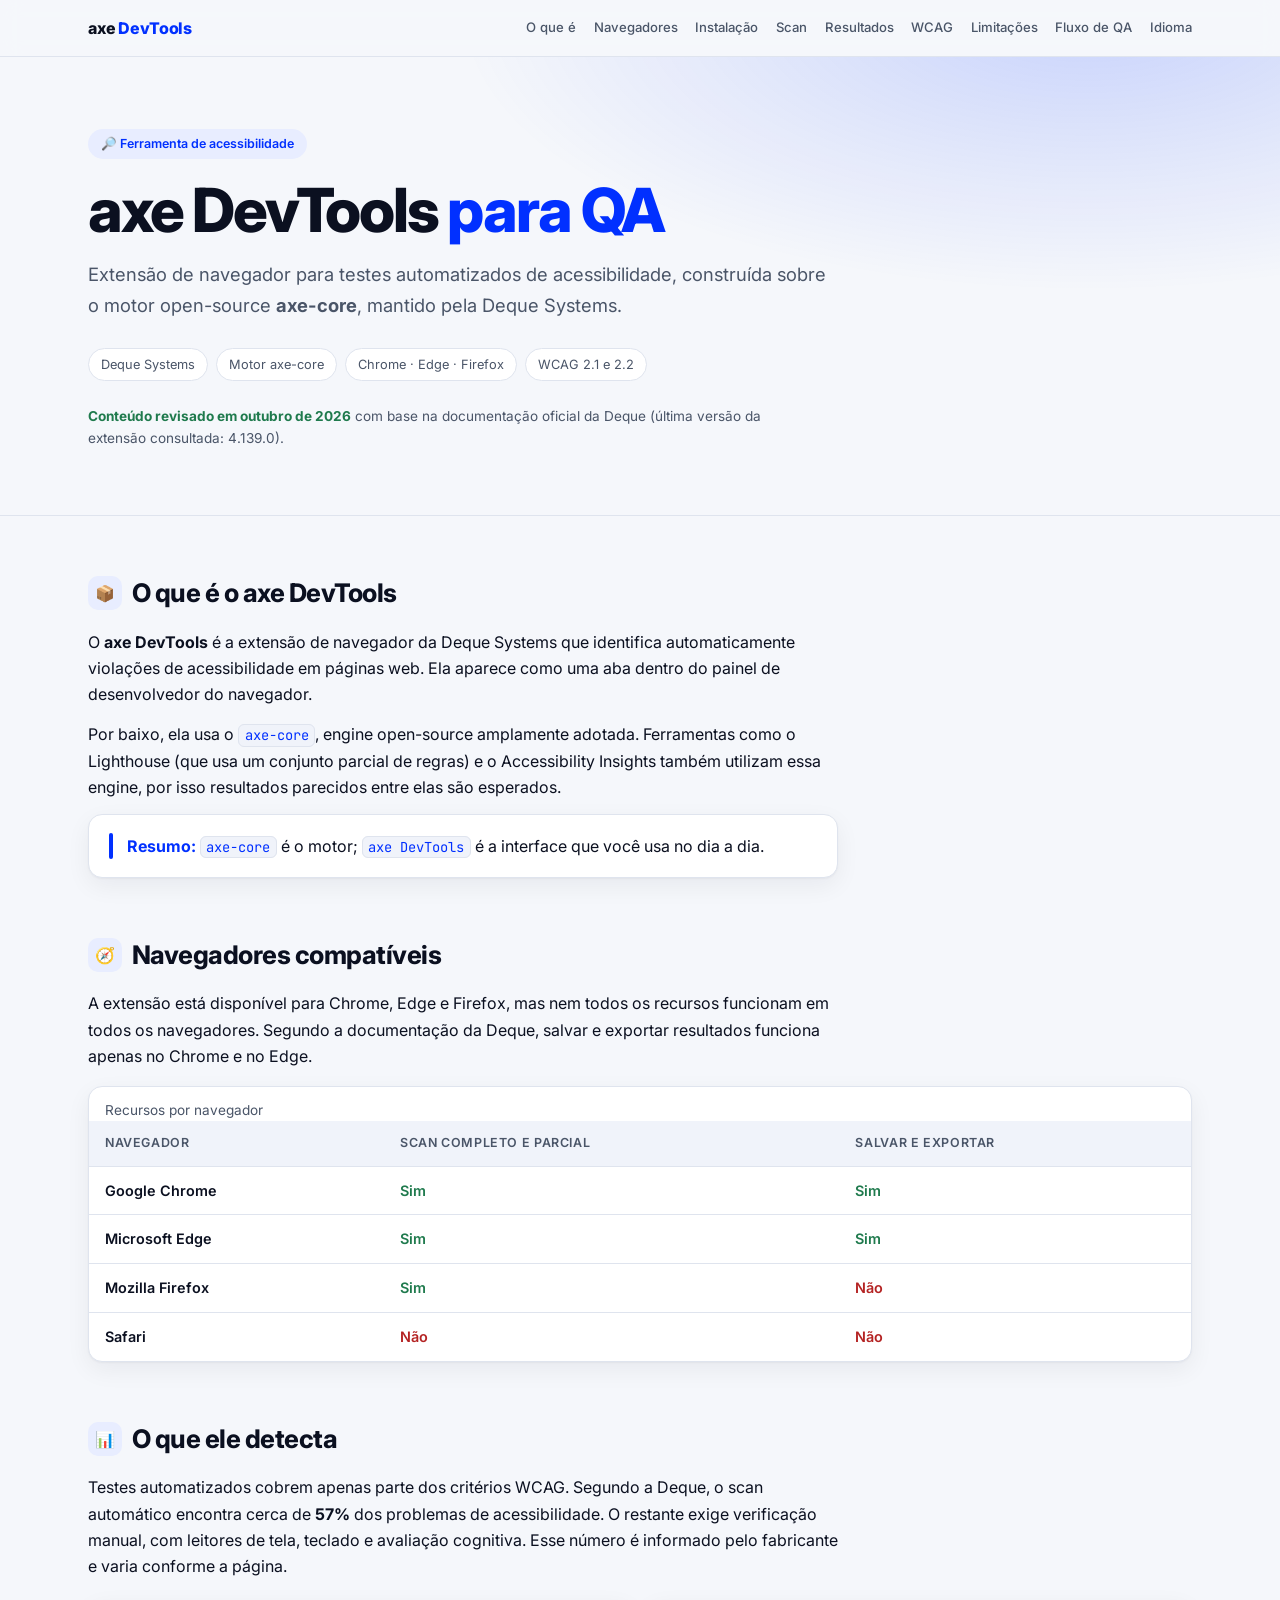
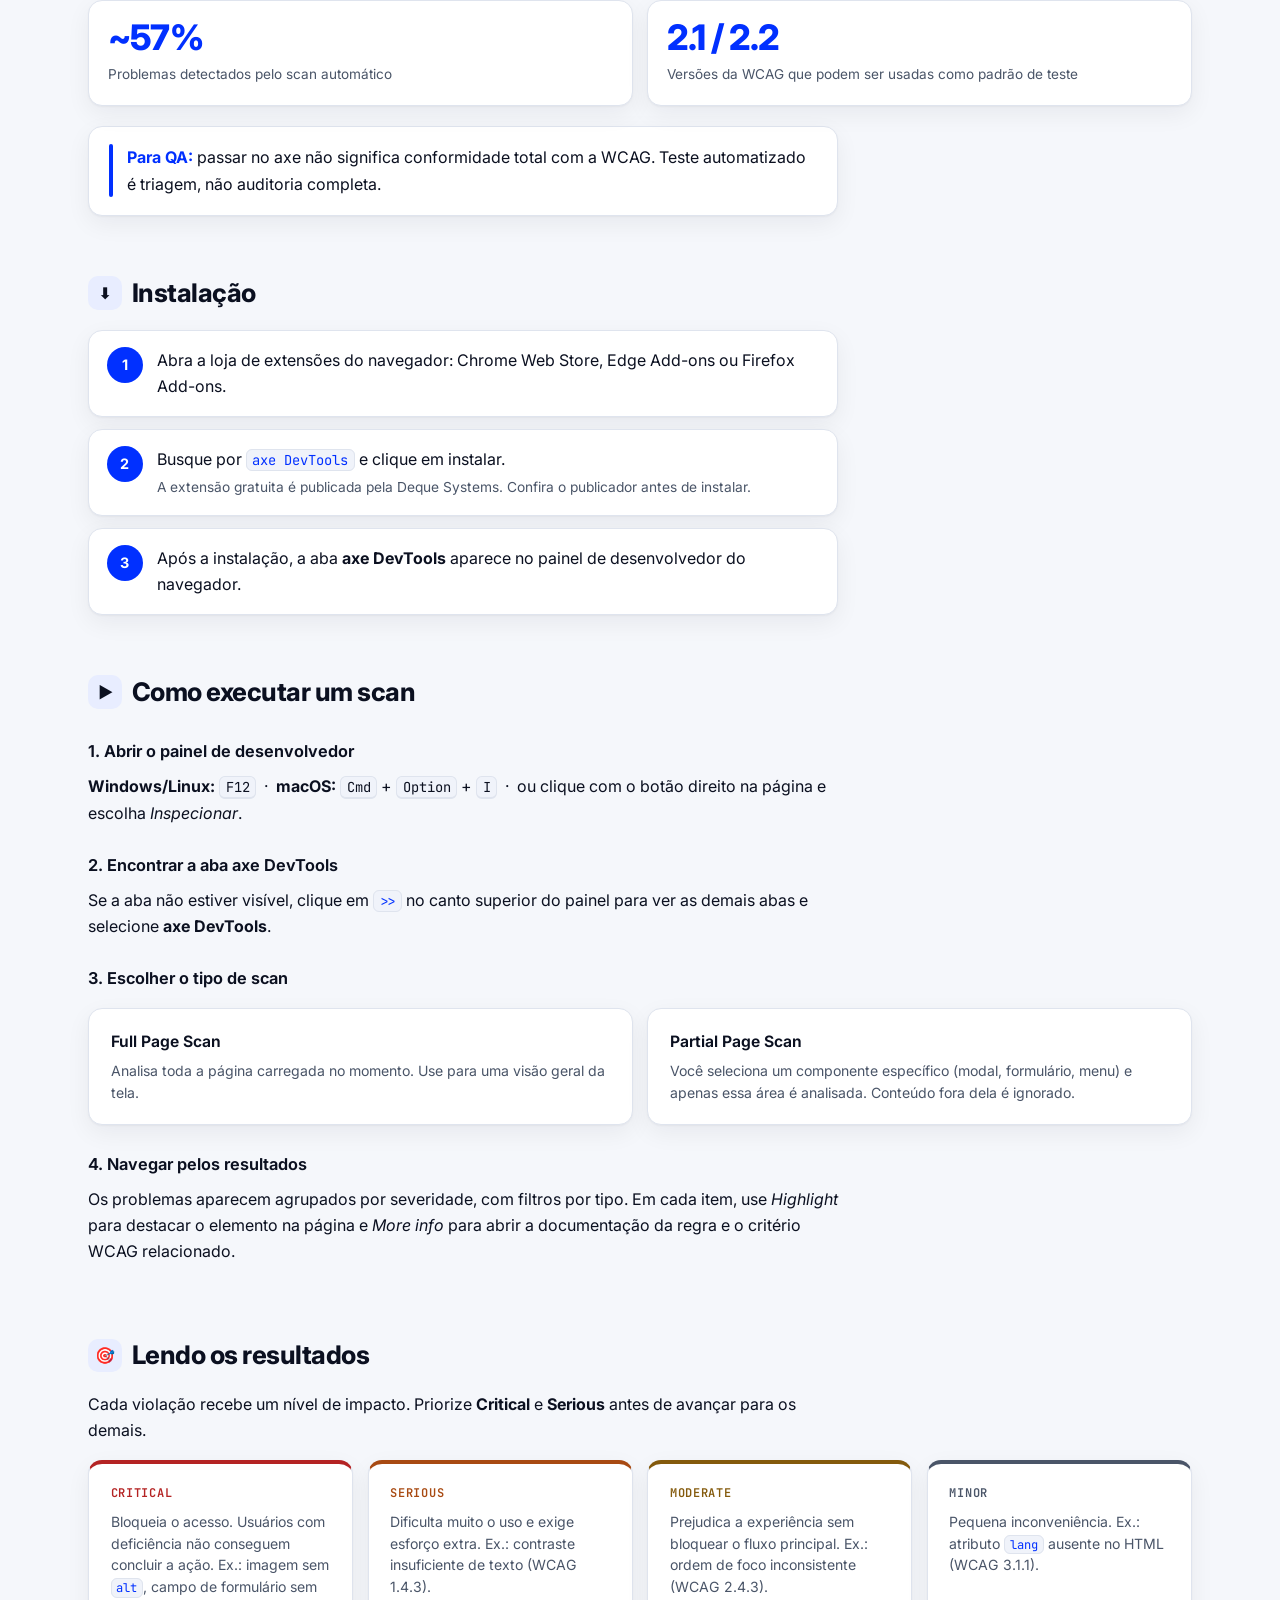
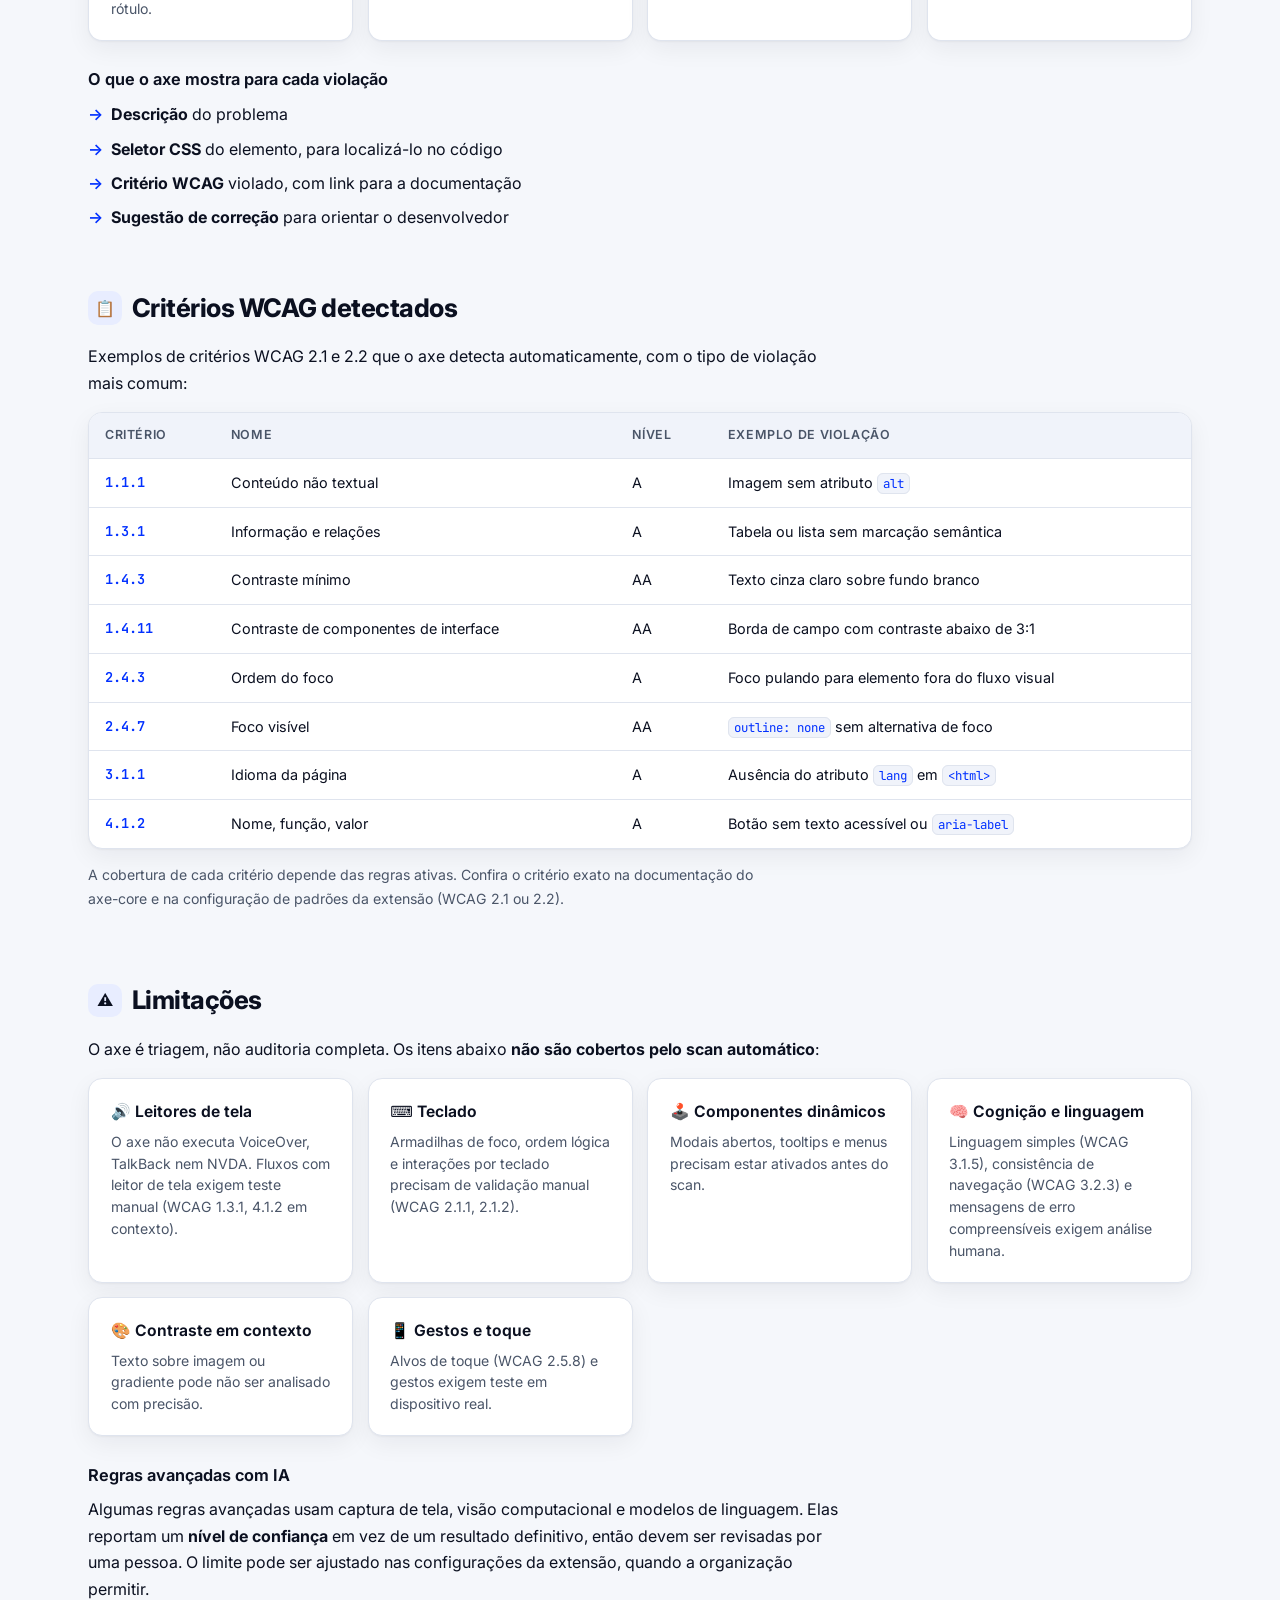
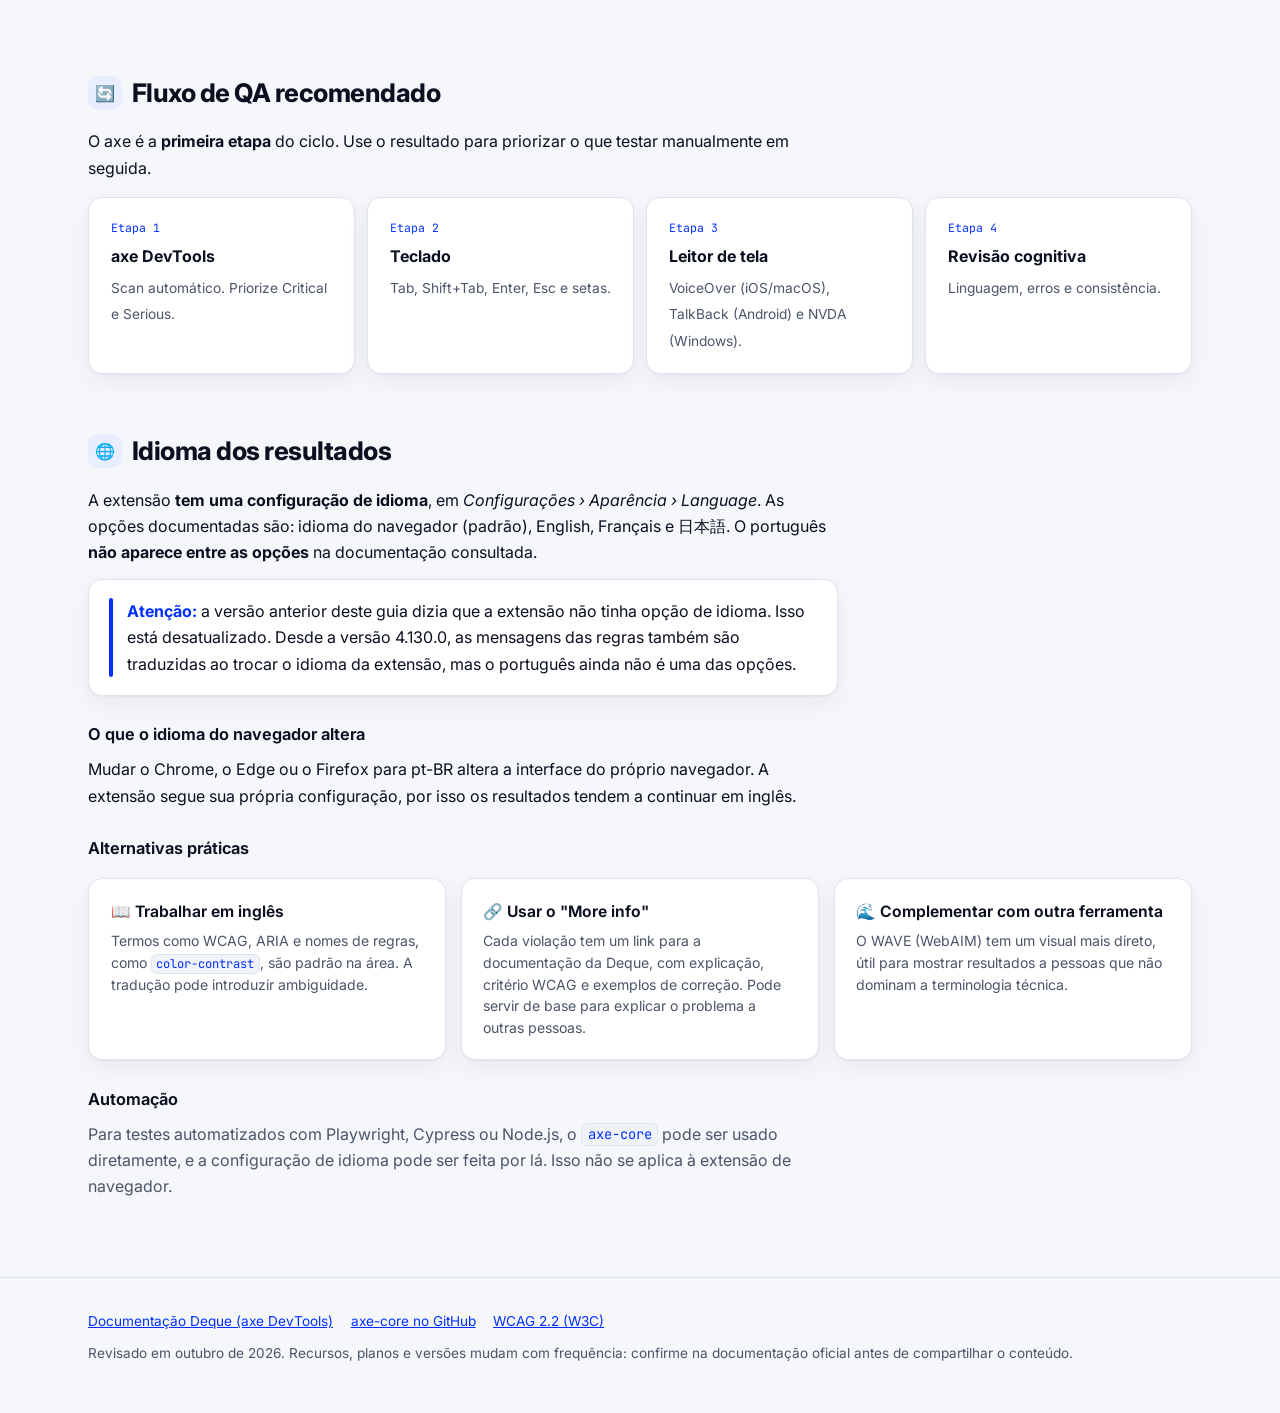
==== axe-devtools.html @ fe0216be "Rename axe DevTools — Guia para QA de Acessibilidade.html to axe-devtools.html" ====
<!DOCTYPE html>
<html lang="pt-BR">
<head>
  <meta charset="UTF-8" />
  <meta name="viewport" content="width=device-width, initial-scale=1, viewport-fit=cover" />
  <title>axe DevTools — Guia para QA de Acessibilidade</title>
  <link rel="preconnect" href="https://fonts.googleapis.com" />
  <link rel="preconnect" href="https://fonts.gstatic.com" crossorigin />
  <link href="https://fonts.googleapis.com/css2?family=Inter:wght@400;500;600;700;800&family=JetBrains+Mono:wght@400;500&display=swap" rel="stylesheet" />
  <style>
    :root {
      --brand: #0130FF;
      --brand-soft: #e8edff;
      --bg: #f5f7fb;
      --surface: #ffffff;
      --surface-2: #f0f3fa;
      --text: #0b1020;
      --muted: #4a5568;
      --border: #dfe4ee;
      --critical: #b42323;
      --serious: #a84a12;
      --moderate: #845a0c;
      --minor: #4a5568;
      --ok: #1f7a4d;
      --no: #b42323;
      --shadow: 0 1px 2px rgba(11,16,32,.04), 0 8px 24px rgba(11,16,32,.06);
      --radius: 14px;
      --sans: 'Inter', system-ui, -apple-system, 'Segoe UI', Roboto, sans-serif;
      --mono: 'JetBrains Mono', ui-monospace, SFMono-Regular, Menlo, monospace;
      color-scheme: light;
    }
    @media (prefers-color-scheme: dark) {
      :root:not([data-theme="light"]) {
        --brand: #7b97ff;
        --brand-soft: #1a2448;
        --bg: #0a0f1f;
        --surface: #131a2e;
        --surface-2: #19223a;
        --text: #e8ecf7;
        --muted: #a3adc2;
        --border: #26304a;
        --critical: #fc8181;
        --serious: #f6ad55;
        --moderate: #ecc94b;
        --minor: #a0aec0;
        --ok: #68d391;
        --no: #fc8181;
        --shadow: 0 1px 2px rgba(0,0,0,.4), 0 8px 24px rgba(0,0,0,.3);
        color-scheme: dark;
      }
    }
    :root[data-theme="dark"] {
      --brand: #7b97ff; --brand-soft: #1a2448; --bg: #0a0f1f; --surface: #131a2e; --surface-2: #19223a;
      --text: #e8ecf7; --muted: #a3adc2; --border: #26304a;
      --critical: #fc8181; --serious: #f6ad55; --moderate: #ecc94b; --minor: #a0aec0; --ok: #68d391; --no: #fc8181;
      color-scheme: dark;
    }

    *, *::before, *::after { box-sizing: border-box; margin: 0; padding: 0; }
    :root { padding-top: env(safe-area-inset-top, 0px); padding-bottom: env(safe-area-inset-bottom, 0px); }
    html { scroll-behavior: smooth; scroll-padding-top: 5rem; }
    body {
      font-family: var(--sans);
      background: var(--bg);
      color: var(--text);
      line-height: 1.65;
      font-size: 16px;
      -webkit-font-smoothing: antialiased;
    }
    a { color: var(--brand); }

    .skip-link {
      position: absolute; top: -100%; left: 1rem;
      background: var(--brand); color: #fff;
      padding: .5rem 1rem; border-radius: 8px; font-weight: 600; text-decoration: none; z-index: 999;
    }
    .skip-link:focus { top: 1rem; }

    .wrap { width: 100%; max-width: 1200px; margin: 0 auto; padding: 0 clamp(1rem, 4vw, 3rem); }

    /* ── Top bar ── */
    .topbar {
      position: sticky; top: env(safe-area-inset-top, 0px); z-index: 50;
      background: color-mix(in srgb, var(--bg) 88%, transparent);
      backdrop-filter: blur(10px); -webkit-backdrop-filter: blur(10px);
      border-bottom: 1px solid var(--border);
    }
    .topbar .wrap { display: flex; align-items: center; gap: 1rem; min-height: 56px; }
    .brand-mark { font-weight: 800; letter-spacing: -.01em; }
    .brand-mark span { color: var(--brand); }
    .toc { display: flex; gap: 1.1rem; overflow-x: auto; margin-left: auto; scrollbar-width: none; }
    .toc::-webkit-scrollbar { display: none; }
    .toc a { font-size: .82rem; font-weight: 500; color: var(--muted); text-decoration: none; white-space: nowrap; }
    .toc a:hover, .toc a:focus-visible { color: var(--brand); }

    /* ── Hero ── */
    .hero {
      padding: 4.5rem 0 3.25rem;
      background:
        radial-gradient(900px 400px at 85% -10%, color-mix(in srgb, var(--brand) 18%, transparent), transparent 70%),
        var(--bg);
      border-bottom: 1px solid var(--border);
    }
    .chip {
      display: inline-flex; align-items: center; gap: .4rem;
      font-size: .78rem; font-weight: 600; color: var(--brand);
      background: var(--brand-soft); border-radius: 999px; padding: .3rem .8rem; margin-bottom: 1.25rem;
    }
    h1 { font-size: clamp(2.2rem, 5.5vw, 3.8rem); font-weight: 800; line-height: 1.05; letter-spacing: -.035em; margin-bottom: 1rem; }
    h1 .accent { color: var(--brand); }
    .lead { font-size: 1.15rem; color: var(--muted); max-width: 62ch; margin-bottom: 1.75rem; }
    .meta { display: flex; flex-wrap: wrap; gap: .5rem; }
    .meta span {
      font-size: .8rem; color: var(--muted); background: var(--surface);
      border: 1px solid var(--border); border-radius: 999px; padding: .3rem .75rem;
    }
    .verified { margin-top: 1.5rem; font-size: .85rem; color: var(--muted); }
    .verified strong { color: var(--ok); }

    /* ── Sections ── */
    main { padding: 3.5rem 0 4rem; display: flex; flex-direction: column; gap: 3.5rem; }
    section { scroll-margin-top: 5.5rem; }
    h2 { font-size: 1.6rem; font-weight: 750; letter-spacing: -.02em; margin-bottom: .9rem; display: flex; align-items: center; gap: .65rem; }
    .ico {
      width: 2.1rem; height: 2.1rem; border-radius: 10px; background: var(--brand-soft);
      display: inline-grid; place-items: center; font-size: 1rem; flex-shrink: 0;
    }
    h3 { font-size: 1.02rem; font-weight: 650; margin: 1.6rem 0 .5rem; }
    p { max-width: 75ch; margin-bottom: .85rem; color: var(--text); }
    .muted { color: var(--muted); }
    ul.plain { list-style: none; display: flex; flex-direction: column; gap: .5rem; max-width: 75ch; }
    ul.plain li::before { content: '→'; color: var(--brand); margin-right: .5rem; font-weight: 600; }

    code, kbd {
      font-family: var(--mono); font-size: .86em; background: var(--surface-2);
      border: 1px solid var(--border); border-radius: 6px; padding: .08em .4em; color: var(--brand);
    }
    kbd { color: var(--text); border-bottom-width: 2px; }

    /* ── Cards ── */
    .card {
      background: var(--surface); border: 1px solid var(--border);
      border-radius: var(--radius); padding: 1.25rem 1.35rem; box-shadow: var(--shadow);
    }
    .callout {
      background: var(--surface); border: 1px solid var(--border); border-radius: var(--radius);
      padding: 1.1rem 1.25rem; box-shadow: var(--shadow); max-width: 75ch; display: flex; gap: .85rem;
    }
    .callout::before { content: ''; flex-shrink: 0; width: 4px; border-radius: 4px; background: var(--brand); }
    .callout strong { color: var(--brand); }

    .grid { display: grid; gap: .9rem; grid-template-columns: repeat(auto-fit, minmax(240px, 1fr)); margin-top: 1rem; }
    .grid .card h4 { font-size: .98rem; font-weight: 650; margin-bottom: .35rem; }
    .grid .card p { font-size: .88rem; color: var(--muted); margin: 0; line-height: 1.55; }

    /* ── Stats ── */
    .stats { display: grid; gap: .9rem; grid-template-columns: repeat(auto-fit, minmax(220px, 1fr)); margin-top: 1.25rem; }
    .stat { background: var(--surface); border: 1px solid var(--border); border-radius: var(--radius); padding: 1.2rem; box-shadow: var(--shadow); }
    .stat .n { font-size: 2.2rem; font-weight: 800; letter-spacing: -.03em; line-height: 1; color: var(--brand); }
    .stat .l { font-size: .85rem; color: var(--muted); margin-top: .5rem; }

    /* ── Table ── */
    .table-wrap { overflow-x: auto; margin-top: 1rem; border-radius: var(--radius); border: 1px solid var(--border); background: var(--surface); box-shadow: var(--shadow); }
    table { width: 100%; border-collapse: collapse; font-size: .9rem; min-width: 480px; }
    th, td { text-align: left; padding: .75rem 1rem; border-bottom: 1px solid var(--border); vertical-align: top; }
    th { font-size: .78rem; text-transform: uppercase; letter-spacing: .05em; color: var(--muted); font-weight: 600; background: var(--surface-2); }
    tr:last-child td { border-bottom: none; }
    td:first-child { font-weight: 600; white-space: nowrap; }
    .yes { color: var(--ok); font-weight: 600; }
    .no { color: var(--no); font-weight: 600; }

    /* ── Steps ── */
    .steps { display: flex; flex-direction: column; gap: .75rem; margin-top: 1rem; max-width: 75ch; }
    .step { display: grid; grid-template-columns: 2.25rem 1fr; gap: .9rem; align-items: start; background: var(--surface); border: 1px solid var(--border); border-radius: var(--radius); padding: 1rem 1.1rem; box-shadow: var(--shadow); }
    .step .num { width: 2.25rem; height: 2.25rem; border-radius: 50%; background: var(--brand); color: #fff; font-weight: 700; display: grid; place-items: center; font-size: .9rem; }
    .step .note { display: block; color: var(--muted); font-size: .86rem; margin-top: .25rem; }

    /* ── Severity ── */
    .sev { display: grid; gap: .9rem; grid-template-columns: repeat(auto-fit, minmax(220px, 1fr)); margin-top: 1rem; }
    .sev .card { border-top: 4px solid var(--c); }
    .sev .tag { font-family: var(--mono); font-size: .75rem; font-weight: 600; letter-spacing: .06em; color: var(--c); margin-bottom: .45rem; }
    .sev p { font-size: .88rem; color: var(--muted); margin: 0; line-height: 1.55; }
    .sev .critical { --c: var(--critical); }
    .sev .serious  { --c: var(--serious); }
    .sev .moderate { --c: var(--moderate); }
    .sev .minor    { --c: var(--minor); }

    /* ── Flow ── */
    .flow { display: grid; gap: .75rem; grid-template-columns: repeat(auto-fit, minmax(200px, 1fr)); margin-top: 1rem; counter-reset: st; }
    .flow .card::before { counter-increment: st; content: 'Etapa ' counter(st); font-family: var(--mono); font-size: .72rem; color: var(--brand); display: block; margin-bottom: .4rem; }
    .flow .card strong { display: block; margin-bottom: .25rem; }
    .flow .card span { font-size: .86rem; color: var(--muted); }

    .wcag td:first-child { font-family: var(--mono); color: var(--brand); font-size: .85rem; }

    /* ── Footer ── */
    footer { border-top: 1px solid var(--border); padding: 2rem 0 3rem; color: var(--muted); font-size: .85rem; }
    footer .wrap { display: flex; flex-direction: column; gap: .6rem; }
    footer ul { list-style: none; display: flex; flex-wrap: wrap; gap: .4rem 1.1rem; }

    @media (max-width: 640px) {
      .toc { display: none; }
      .hero { padding: 2.5rem 0 2rem; }
    }
    @media (prefers-reduced-motion: reduce) {
      *, *::before, *::after { transition: none !important; animation: none !important; scroll-behavior: auto !important; }
    }
  </style>
</head>
<body>

  <a href="#main" class="skip-link">Pular para o conteúdo principal</a>

  <header class="topbar">
    <div class="wrap">
      <div class="brand-mark">axe <span>DevTools</span></div>
      <nav class="toc" aria-label="Índice do conteúdo">
        <a href="#oque">O que é</a>
        <a href="#disponibilidade">Navegadores</a>
        <a href="#instalacao">Instalação</a>
        <a href="#scan">Scan</a>
        <a href="#resultados">Resultados</a>
        <a href="#wcag">WCAG</a>
        <a href="#limitacoes">Limitações</a>
        <a href="#fluxo">Fluxo de QA</a>
        <a href="#idioma">Idioma</a>
      </nav>
    </div>
  </header>

  <div class="hero">
    <div class="wrap">
      <span class="chip">🔎 Ferramenta de acessibilidade</span>
      <h1>axe DevTools <span class="accent">para QA</span></h1>
      <p class="lead">
        Extensão de navegador para testes automatizados de acessibilidade, construída sobre o motor
        open-source <strong>axe-core</strong>, mantido pela Deque Systems.
      </p>
      <div class="meta">
        <span>Deque Systems</span>
        <span>Motor axe-core</span>
        <span>Chrome · Edge · Firefox</span>
        <span>WCAG 2.1 e 2.2</span>
      </div>
      <p class="verified">
        <strong>Conteúdo revisado em outubro de 2026</strong> com base na documentação oficial da Deque
        (última versão da extensão consultada: 4.139.0).
      </p>
    </div>
  </div>

  <div class="wrap">
    <main id="main">

      <section id="oque" aria-labelledby="h-oque">
        <h2 id="h-oque"><span class="ico" aria-hidden="true">📦</span> O que é o axe DevTools</h2>
        <p>
          O <strong>axe DevTools</strong> é a extensão de navegador da Deque Systems que identifica
          automaticamente violações de acessibilidade em páginas web. Ela aparece como uma aba dentro
          do painel de desenvolvedor do navegador.
        </p>
        <p>
          Por baixo, ela usa o <code>axe-core</code>, engine open-source amplamente adotada. Ferramentas
          como o Lighthouse (que usa um conjunto parcial de regras) e o Accessibility Insights também
          utilizam essa engine, por isso resultados parecidos entre elas são esperados.
        </p>
        <div class="callout" role="note">
          <div><strong>Resumo:</strong> <code>axe-core</code> é o motor; <code>axe DevTools</code> é a interface que você usa no dia a dia.</div>
        </div>
      </section>

      <section id="disponibilidade" aria-labelledby="h-disp">
        <h2 id="h-disp"><span class="ico" aria-hidden="true">🧭</span> Navegadores compatíveis</h2>
        <p>
          A extensão está disponível para Chrome, Edge e Firefox, mas nem todos os recursos funcionam em todos
          os navegadores. Segundo a documentação da Deque, salvar e exportar resultados funciona apenas no Chrome e no Edge.
        </p>
        <div class="table-wrap">
          <table>
            <caption class="muted" style="text-align:left;padding:.75rem 1rem 0;caption-side:top;font-size:.85rem">Recursos por navegador</caption>
            <thead>
              <tr>
                <th scope="col">Navegador</th>
                <th scope="col">Scan completo e parcial</th>
                <th scope="col">Salvar e exportar</th>
              </tr>
            </thead>
            <tbody>
              <tr>
                <td>Google Chrome</td>
                <td class="yes">Sim</td>
                <td class="yes">Sim</td>
              </tr>
              <tr>
                <td>Microsoft Edge</td>
                <td class="yes">Sim</td>
                <td class="yes">Sim</td>
              </tr>
              <tr>
                <td>Mozilla Firefox</td>
                <td class="yes">Sim</td>
                <td class="no">Não</td>
              </tr>
              <tr>
                <td>Safari</td>
                <td class="no">Não</td>
                <td class="no">Não</td>
              </tr>
            </tbody>
          </table>
        </div>
      </section>

      <section id="cobertura" aria-labelledby="h-cob">
        <h2 id="h-cob"><span class="ico" aria-hidden="true">📊</span> O que ele detecta</h2>
        <p>
          Testes automatizados cobrem apenas parte dos critérios WCAG. Segundo a Deque, o scan automático
          encontra cerca de <strong>57%</strong> dos problemas de acessibilidade. O restante exige verificação
          manual, com leitores de tela, teclado e avaliação cognitiva. Esse número é informado pelo fabricante e
          varia conforme a página.
        </p>
        <div class="stats">
          <div class="stat">
            <div class="n">~57%</div>
            <div class="l">Problemas detectados pelo scan automático</div>
          </div>
          <div class="stat">
            <div class="n">2.1 / 2.2</div>
            <div class="l">Versões da WCAG que podem ser usadas como padrão de teste</div>
          </div>
        </div>
        <div class="callout" style="margin-top:1.25rem" role="note">
          <div><strong>Para QA:</strong> passar no axe não significa conformidade total com a WCAG.
          Teste automatizado é triagem, não auditoria completa.</div>
        </div>
      </section>

      <section id="instalacao" aria-labelledby="h-inst">
        <h2 id="h-inst"><span class="ico" aria-hidden="true">⬇</span> Instalação</h2>
        <div class="steps" role="list">
          <div class="step" role="listitem">
            <div class="num" aria-hidden="true">1</div>
            <div>Abra a loja de extensões do navegador: Chrome Web Store, Edge Add-ons ou Firefox Add-ons.</div>
          </div>
          <div class="step" role="listitem">
            <div class="num" aria-hidden="true">2</div>
            <div>
              Busque por <code>axe DevTools</code> e clique em instalar.
              <span class="note">A extensão gratuita é publicada pela Deque Systems. Confira o publicador antes de instalar.</span>
            </div>
          </div>
          <div class="step" role="listitem">
            <div class="num" aria-hidden="true">3</div>
            <div>Após a instalação, a aba <strong>axe DevTools</strong> aparece no painel de desenvolvedor do navegador.</div>
          </div>
        </div>
      </section>

      <section id="scan" aria-labelledby="h-scan">
        <h2 id="h-scan"><span class="ico" aria-hidden="true">▶</span> Como executar um scan</h2>

        <h3>1. Abrir o painel de desenvolvedor</h3>
        <p>
          <strong>Windows/Linux:</strong> <kbd>F12</kbd> &nbsp;·&nbsp;
          <strong>macOS:</strong> <kbd>Cmd</kbd> + <kbd>Option</kbd> + <kbd>I</kbd>
          &nbsp;·&nbsp; ou clique com o botão direito na página e escolha <em>Inspecionar</em>.
        </p>

        <h3>2. Encontrar a aba axe DevTools</h3>
        <p>
          Se a aba não estiver visível, clique em <code>&gt;&gt;</code> no canto superior do painel para
          ver as demais abas e selecione <strong>axe DevTools</strong>.
        </p>

        <h3>3. Escolher o tipo de scan</h3>
        <div class="grid">
          <div class="card">
            <h4>Full Page Scan</h4>
            <p>Analisa toda a página carregada no momento. Use para uma visão geral da tela.</p>
          </div>
          <div class="card">
            <h4>Partial Page Scan</h4>
            <p>Você seleciona um componente específico (modal, formulário, menu) e apenas essa área é analisada. Conteúdo fora dela é ignorado.</p>
          </div>
        </div>

        <h3>4. Navegar pelos resultados</h3>
        <p>
          Os problemas aparecem agrupados por severidade, com filtros por tipo. Em cada item, use
          <em>Highlight</em> para destacar o elemento na página e <em>More info</em> para abrir a documentação
          da regra e o critério WCAG relacionado.
        </p>
      </section>

      <section id="resultados" aria-labelledby="h-res">
        <h2 id="h-res"><span class="ico" aria-hidden="true">🎯</span> Lendo os resultados</h2>
        <p>
          Cada violação recebe um nível de impacto. Priorize <strong>Critical</strong> e <strong>Serious</strong>
          antes de avançar para os demais.
        </p>
        <div class="sev">
          <div class="card critical">
            <div class="tag">CRITICAL</div>
            <p>Bloqueia o acesso. Usuários com deficiência não conseguem concluir a ação. Ex.: imagem sem <code>alt</code>, campo de formulário sem rótulo.</p>
          </div>
          <div class="card serious">
            <div class="tag">SERIOUS</div>
            <p>Dificulta muito o uso e exige esforço extra. Ex.: contraste insuficiente de texto (WCAG 1.4.3).</p>
          </div>
          <div class="card moderate">
            <div class="tag">MODERATE</div>
            <p>Prejudica a experiência sem bloquear o fluxo principal. Ex.: ordem de foco inconsistente (WCAG 2.4.3).</p>
          </div>
          <div class="card minor">
            <div class="tag">MINOR</div>
            <p>Pequena inconveniência. Ex.: atributo <code>lang</code> ausente no HTML (WCAG 3.1.1).</p>
          </div>
        </div>
        <h3>O que o axe mostra para cada violação</h3>
        <ul class="plain">
          <li><strong>Descrição</strong> do problema</li>
          <li><strong>Seletor CSS</strong> do elemento, para localizá-lo no código</li>
          <li><strong>Critério WCAG</strong> violado, com link para a documentação</li>
          <li><strong>Sugestão de correção</strong> para orientar o desenvolvedor</li>
        </ul>
      </section>

      <section id="wcag" aria-labelledby="h-wcag">
        <h2 id="h-wcag"><span class="ico" aria-hidden="true">📋</span> Critérios WCAG detectados</h2>
        <p>Exemplos de critérios WCAG 2.1 e 2.2 que o axe detecta automaticamente, com o tipo de violação mais comum:</p>
        <div class="table-wrap wcag">
          <table aria-label="Critérios WCAG detectados pelo axe DevTools">
            <thead>
              <tr>
                <th scope="col">Critério</th>
                <th scope="col">Nome</th>
                <th scope="col">Nível</th>
                <th scope="col">Exemplo de violação</th>
              </tr>
            </thead>
            <tbody>
              <tr><td>1.1.1</td><td>Conteúdo não textual</td><td>A</td><td>Imagem sem atributo <code>alt</code></td></tr>
              <tr><td>1.3.1</td><td>Informação e relações</td><td>A</td><td>Tabela ou lista sem marcação semântica</td></tr>
              <tr><td>1.4.3</td><td>Contraste mínimo</td><td>AA</td><td>Texto cinza claro sobre fundo branco</td></tr>
              <tr><td>1.4.11</td><td>Contraste de componentes de interface</td><td>AA</td><td>Borda de campo com contraste abaixo de 3:1</td></tr>
              <tr><td>2.4.3</td><td>Ordem do foco</td><td>A</td><td>Foco pulando para elemento fora do fluxo visual</td></tr>
              <tr><td>2.4.7</td><td>Foco visível</td><td>AA</td><td><code>outline: none</code> sem alternativa de foco</td></tr>
              <tr><td>3.1.1</td><td>Idioma da página</td><td>A</td><td>Ausência do atributo <code>lang</code> em <code>&lt;html&gt;</code></td></tr>
              <tr><td>4.1.2</td><td>Nome, função, valor</td><td>A</td><td>Botão sem texto acessível ou <code>aria-label</code></td></tr>
            </tbody>
          </table>
        </div>
        <p class="muted" style="margin-top:.9rem;font-size:.88rem">
          A cobertura de cada critério depende das regras ativas. Confira o critério exato na documentação do axe-core
          e na configuração de padrões da extensão (WCAG 2.1 ou 2.2).
        </p>
      </section>

      <section id="limitacoes" aria-labelledby="h-lim">
        <h2 id="h-lim"><span class="ico" aria-hidden="true">⚠</span> Limitações</h2>
        <p>O axe é triagem, não auditoria completa. Os itens abaixo <strong>não são cobertos pelo scan automático</strong>:</p>
        <div class="grid">
          <div class="card"><h4>🔊 Leitores de tela</h4><p>O axe não executa VoiceOver, TalkBack nem NVDA. Fluxos com leitor de tela exigem teste manual (WCAG 1.3.1, 4.1.2 em contexto).</p></div>
          <div class="card"><h4>⌨️ Teclado</h4><p>Armadilhas de foco, ordem lógica e interações por teclado precisam de validação manual (WCAG 2.1.1, 2.1.2).</p></div>
          <div class="card"><h4>🕹️ Componentes dinâmicos</h4><p>Modais abertos, tooltips e menus precisam estar ativados antes do scan.</p></div>
          <div class="card"><h4>🧠 Cognição e linguagem</h4><p>Linguagem simples (WCAG 3.1.5), consistência de navegação (WCAG 3.2.3) e mensagens de erro compreensíveis exigem análise humana.</p></div>
          <div class="card"><h4>🎨 Contraste em contexto</h4><p>Texto sobre imagem ou gradiente pode não ser analisado com precisão.</p></div>
          <div class="card"><h4>📱 Gestos e toque</h4><p>Alvos de toque (WCAG 2.5.8) e gestos exigem teste em dispositivo real.</p></div>
        </div>
        <h3>Regras avançadas com IA</h3>
        <p>
          Algumas regras avançadas usam captura de tela, visão computacional e modelos de linguagem. Elas reportam
          um <strong>nível de confiança</strong> em vez de um resultado definitivo, então devem ser revisadas por uma pessoa.
          O limite pode ser ajustado nas configurações da extensão, quando a organização permitir.
        </p>
      </section>

      <section id="fluxo" aria-labelledby="h-fluxo">
        <h2 id="h-fluxo"><span class="ico" aria-hidden="true">🔄</span> Fluxo de QA recomendado</h2>
        <p>O axe é a <strong>primeira etapa</strong> do ciclo. Use o resultado para priorizar o que testar manualmente em seguida.</p>
        <div class="flow" role="list">
          <div class="card" role="listitem">
            <strong>axe DevTools</strong>
            <span>Scan automático. Priorize Critical e Serious.</span>
          </div>
          <div class="card" role="listitem">
            <strong>Teclado</strong>
            <span>Tab, Shift+Tab, Enter, Esc e setas.</span>
          </div>
          <div class="card" role="listitem">
            <strong>Leitor de tela</strong>
            <span>VoiceOver (iOS/macOS), TalkBack (Android) e NVDA (Windows).</span>
          </div>
          <div class="card" role="listitem">
            <strong>Revisão cognitiva</strong>
            <span>Linguagem, erros e consistência.</span>
          </div>
        </div>
      </section>

      <section id="idioma" aria-labelledby="h-idioma">
        <h2 id="h-idioma"><span class="ico" aria-hidden="true">🌐</span> Idioma dos resultados</h2>
        <p>
          A extensão <strong>tem uma configuração de idioma</strong>, em <em>Configurações › Aparência › Language</em>.
          As opções documentadas são: idioma do navegador (padrão), English, Français e 日本語. O português
          <strong>não aparece entre as opções</strong> na documentação consultada.
        </p>
        <div class="callout" role="note">
          <div>
            <strong>Atenção:</strong> a versão anterior deste guia dizia que a extensão não tinha opção de idioma.
            Isso está desatualizado. Desde a versão 4.130.0, as mensagens das regras também são traduzidas ao
            trocar o idioma da extensão, mas o português ainda não é uma das opções.
          </div>
        </div>
        <h3>O que o idioma do navegador altera</h3>
        <p>
          Mudar o Chrome, o Edge ou o Firefox para pt-BR altera a interface do próprio navegador. A extensão
          segue sua própria configuração, por isso os resultados tendem a continuar em inglês.
        </p>
        <h3>Alternativas práticas</h3>
        <div class="grid">
          <div class="card">
            <h4>📖 Trabalhar em inglês</h4>
            <p>Termos como WCAG, ARIA e nomes de regras, como <code>color-contrast</code>, são padrão na área. A tradução pode introduzir ambiguidade.</p>
          </div>
          <div class="card">
            <h4>🔗 Usar o "More info"</h4>
            <p>Cada violação tem um link para a documentação da Deque, com explicação, critério WCAG e exemplos de correção. Pode servir de base para explicar o problema a outras pessoas.</p>
          </div>
          <div class="card">
            <h4>🌊 Complementar com outra ferramenta</h4>
            <p>O WAVE (WebAIM) tem um visual mais direto, útil para mostrar resultados a pessoas que não dominam a terminologia técnica.</p>
          </div>
        </div>
        <h3>Automação</h3>
        <p class="muted">
          Para testes automatizados com Playwright, Cypress ou Node.js, o <code>axe-core</code> pode ser usado
          diretamente, e a configuração de idioma pode ser feita por lá. Isso não se aplica à extensão de navegador.
        </p>
      </section>

    </main>
  </div>

  <footer>
    <div class="wrap">
      <ul>
        <li><a href="https://docs.deque.com/devtools-for-web" target="_blank" rel="noopener">Documentação Deque (axe DevTools)</a></li>
        <li><a href="https://github.com/dequelabs/axe-core" target="_blank" rel="noopener">axe-core no GitHub</a></li>
        <li><a href="https://www.w3.org/TR/WCAG22/" target="_blank" rel="noopener">WCAG 2.2 (W3C)</a></li>
      </ul>
      <div>Revisado em outubro de 2026. Recursos, planos e versões mudam com frequência: confirme na documentação oficial antes de compartilhar o conteúdo.</div>
    </div>
  </footer>

</body>
</html>
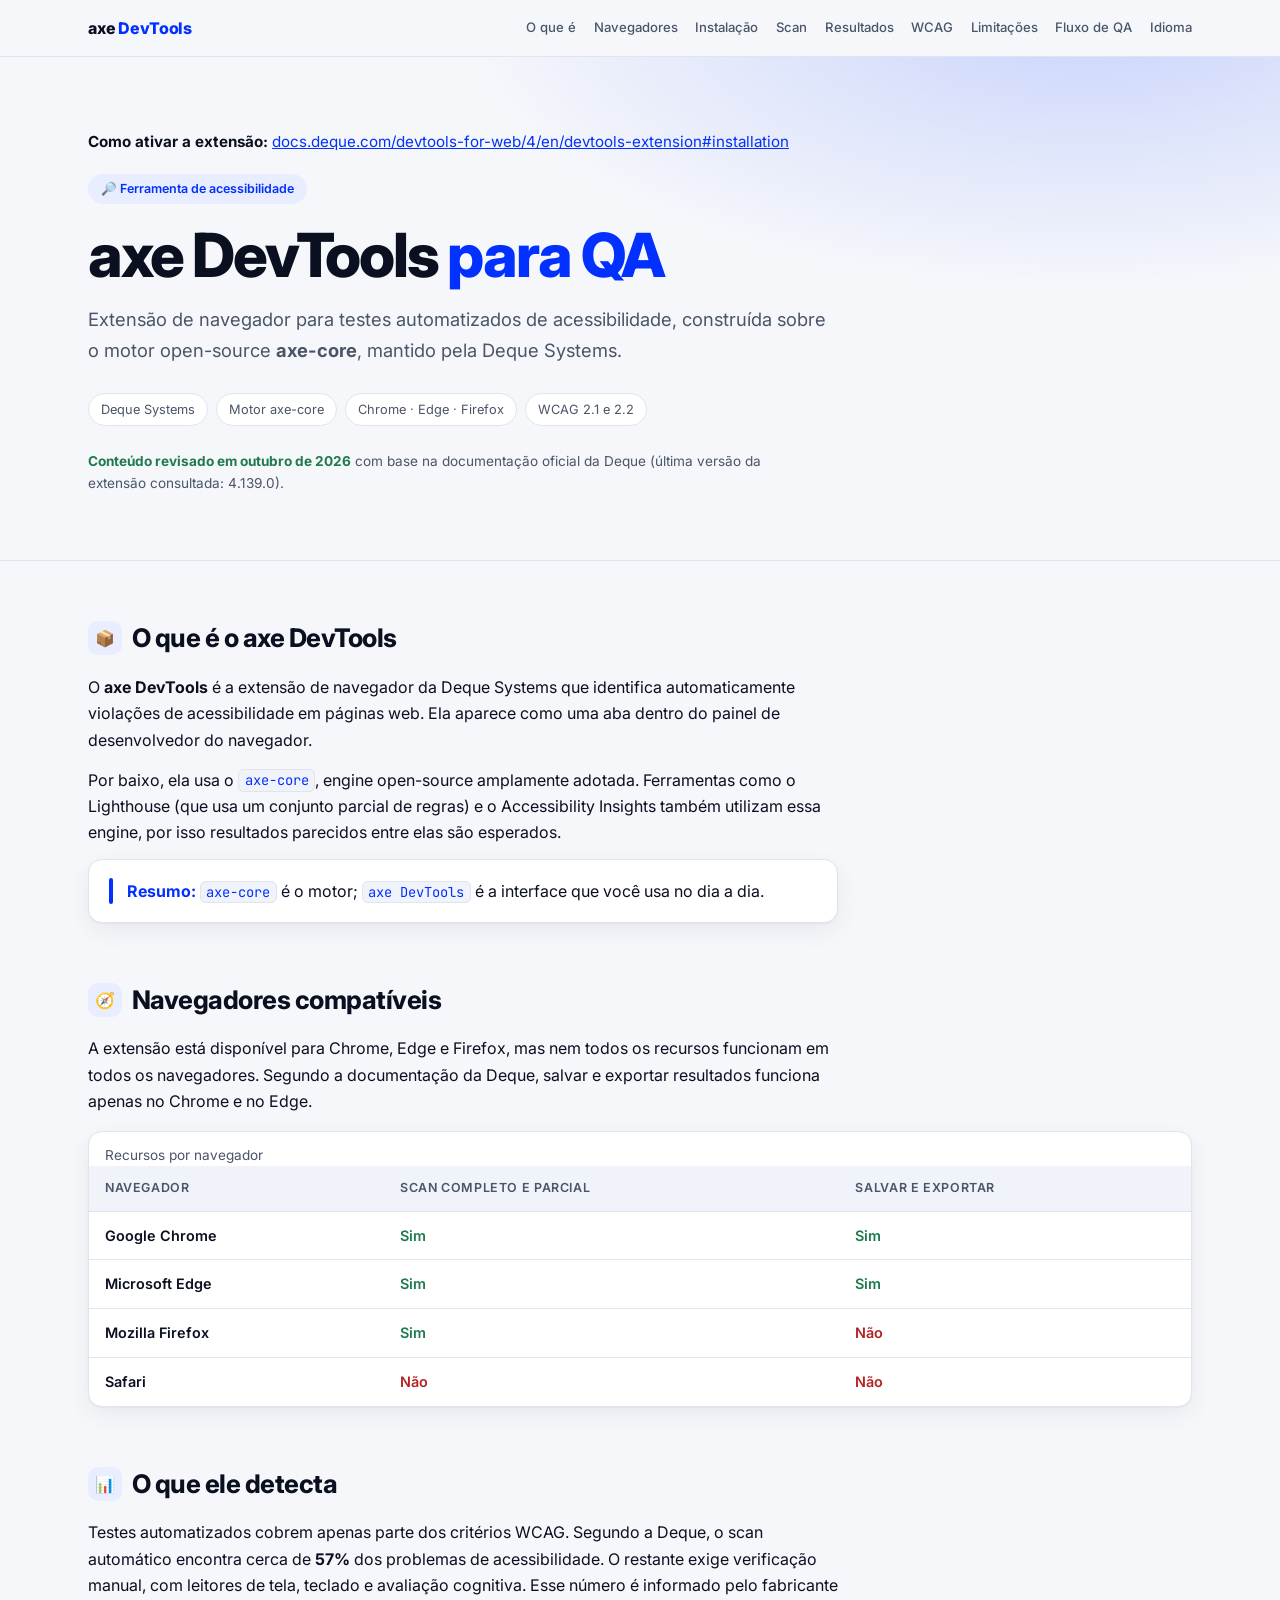
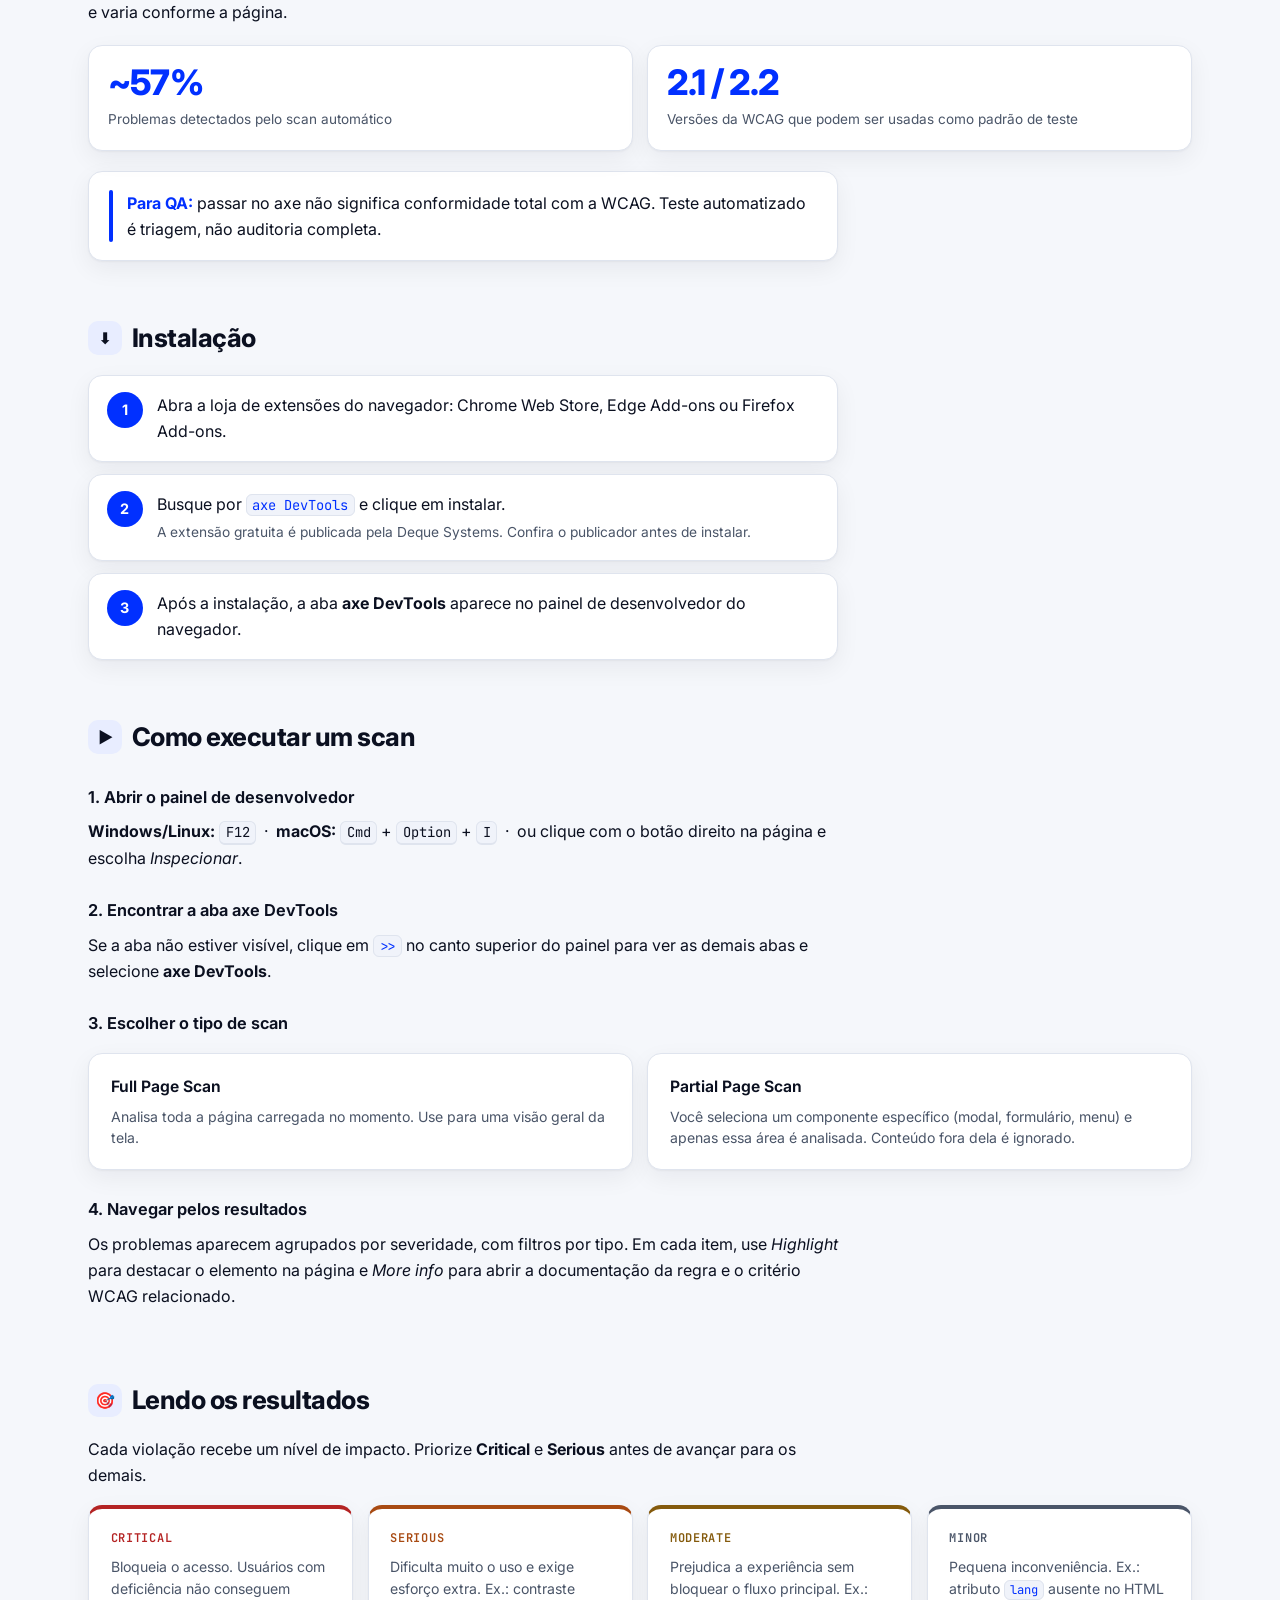
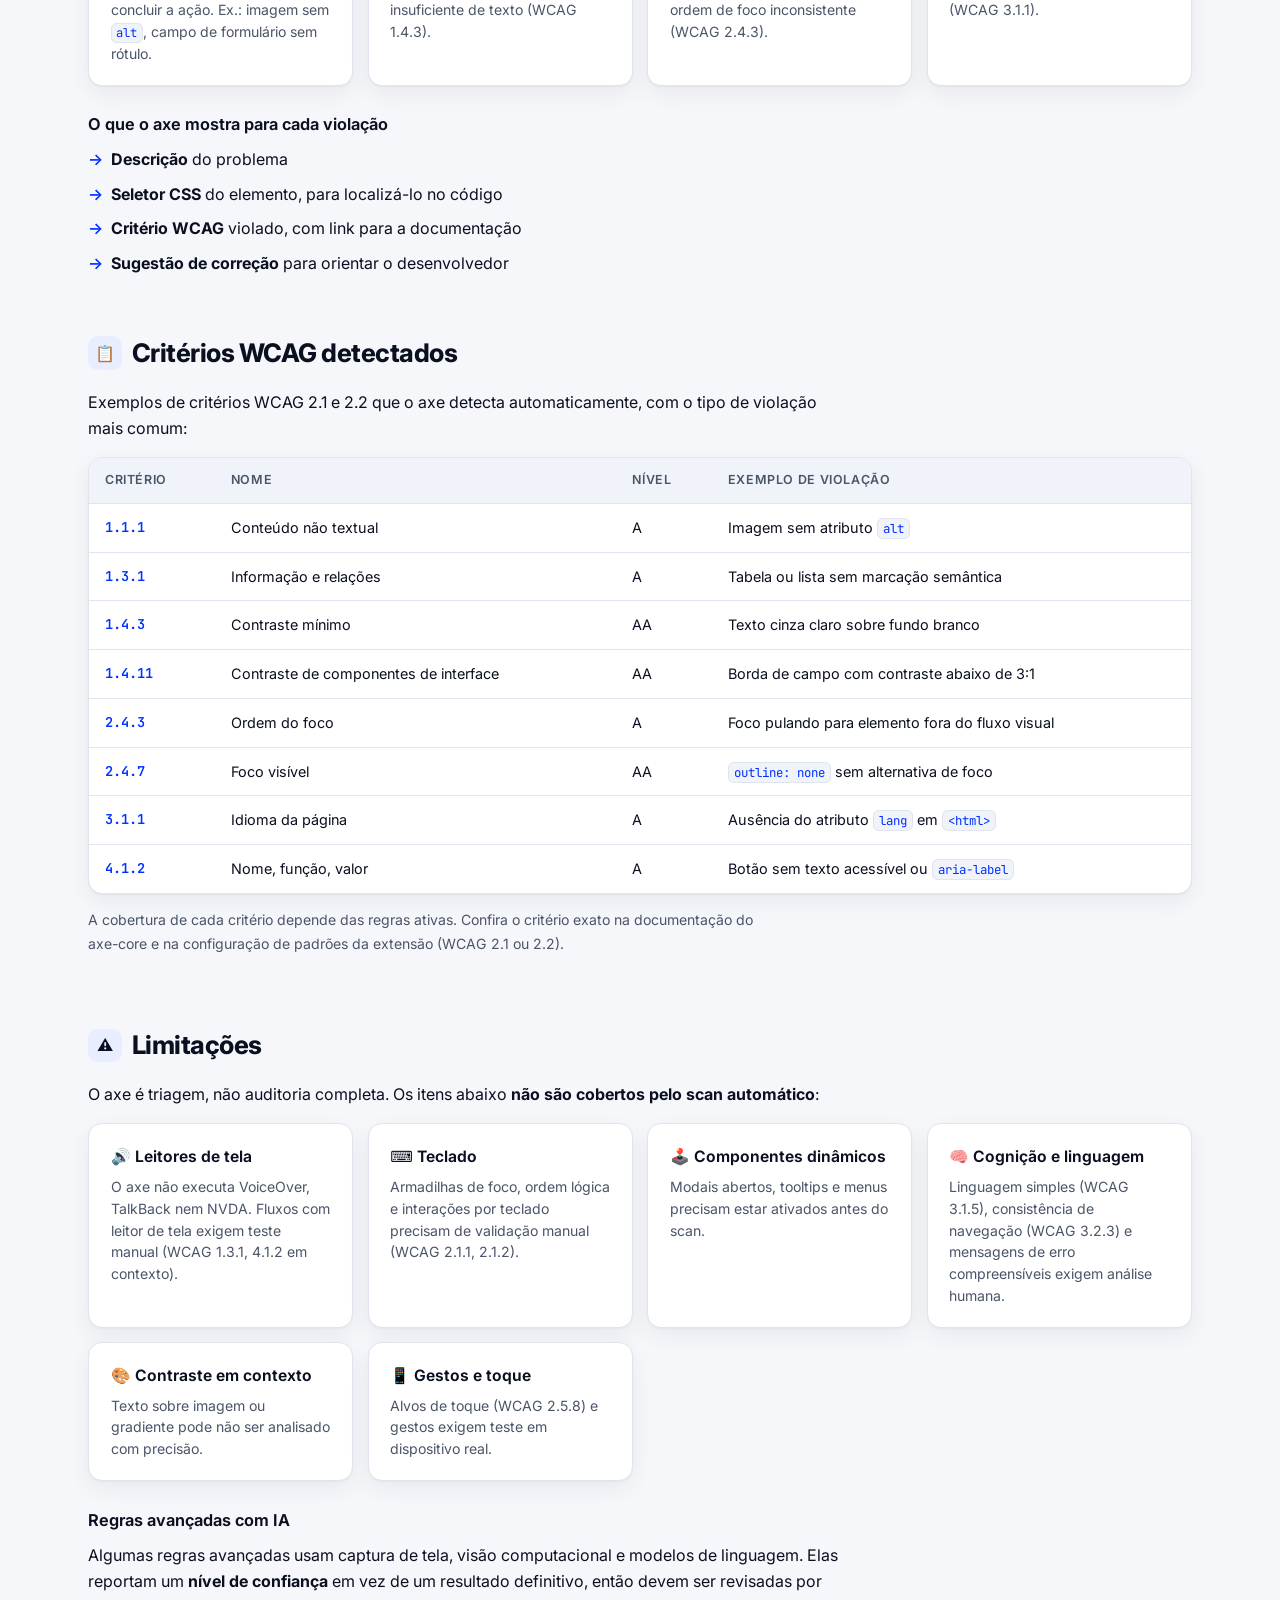
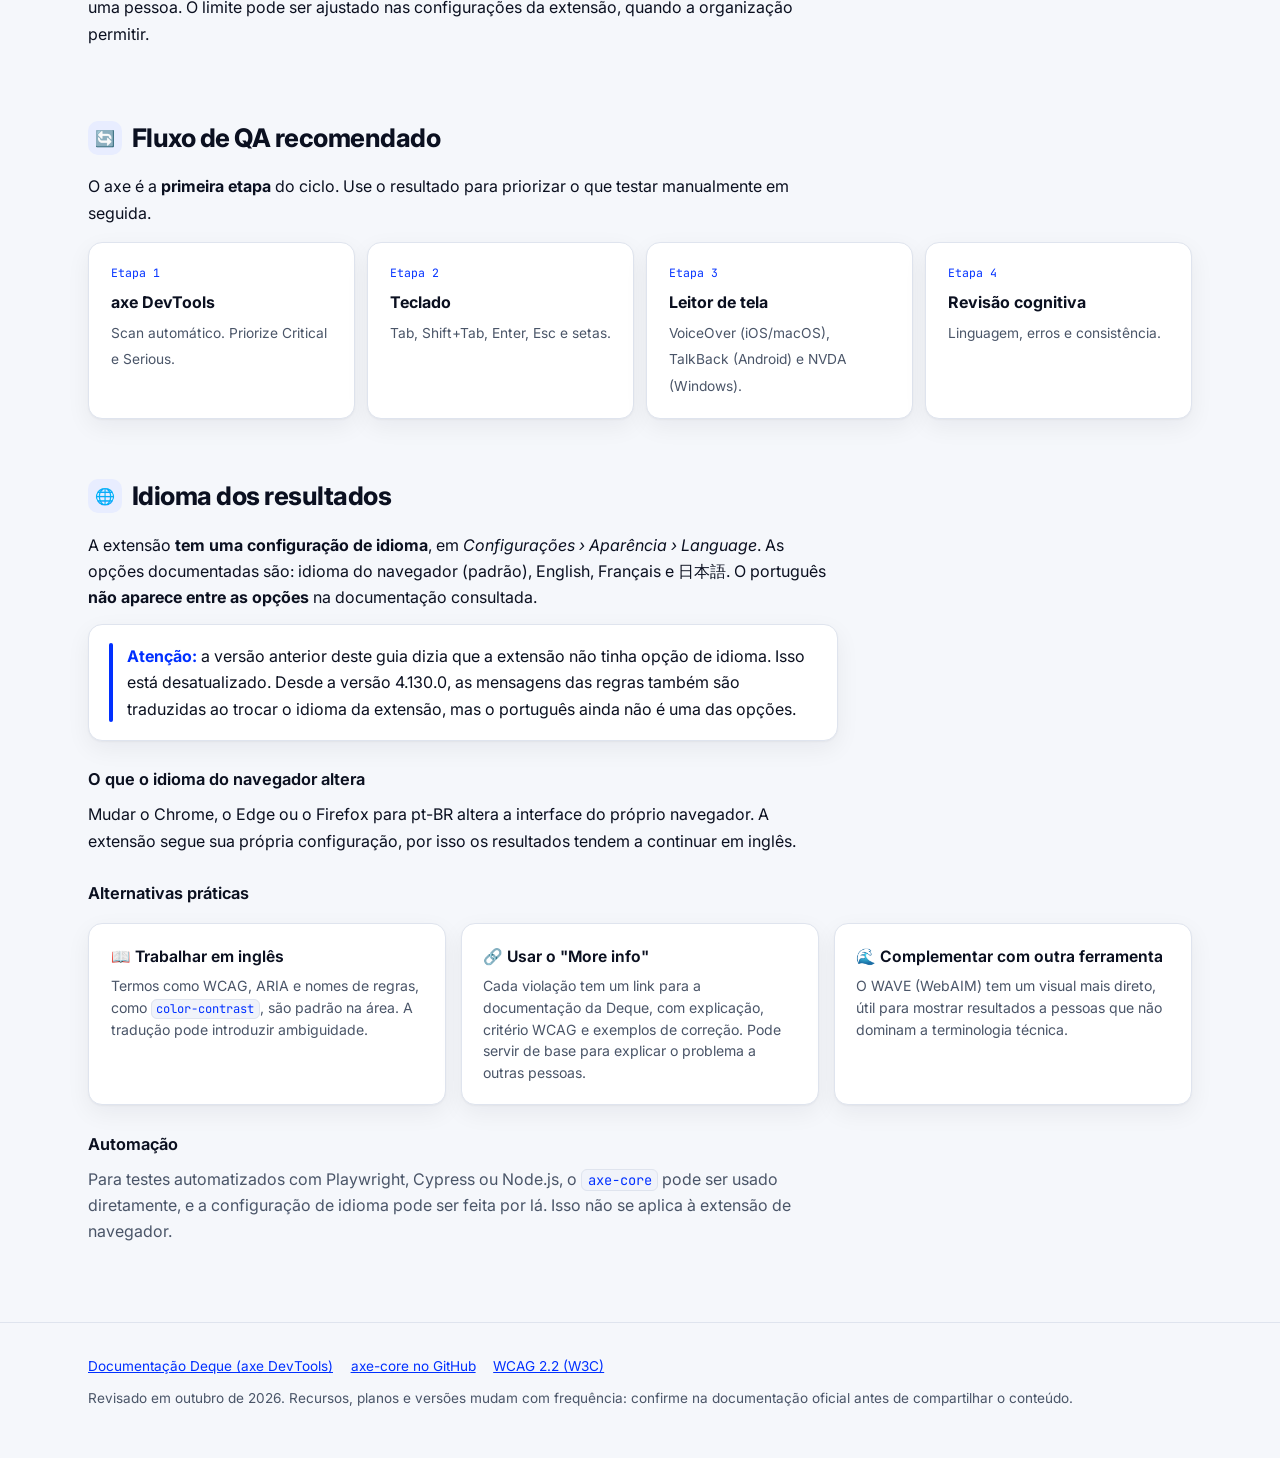
==== commit e0a45b77: "Add instructions for activating the extension" ====
--- a/axe-devtools.html
+++ b/axe-devtools.html
@@ -230,6 +230,7 @@
 
   <div class="hero">
     <div class="wrap">
+      <p style="margin-bottom:1.25rem;font-size:.95rem"><strong>Como ativar a extensão:</strong> <a href="https://docs.deque.com/devtools-for-web/4/en/devtools-extension#installation" target="_blank" rel="noopener">docs.deque.com/devtools-for-web/4/en/devtools-extension#installation</a></p>
       <span class="chip">🔎 Ferramenta de acessibilidade</span>
       <h1>axe DevTools <span class="accent">para QA</span></h1>
       <p class="lead">
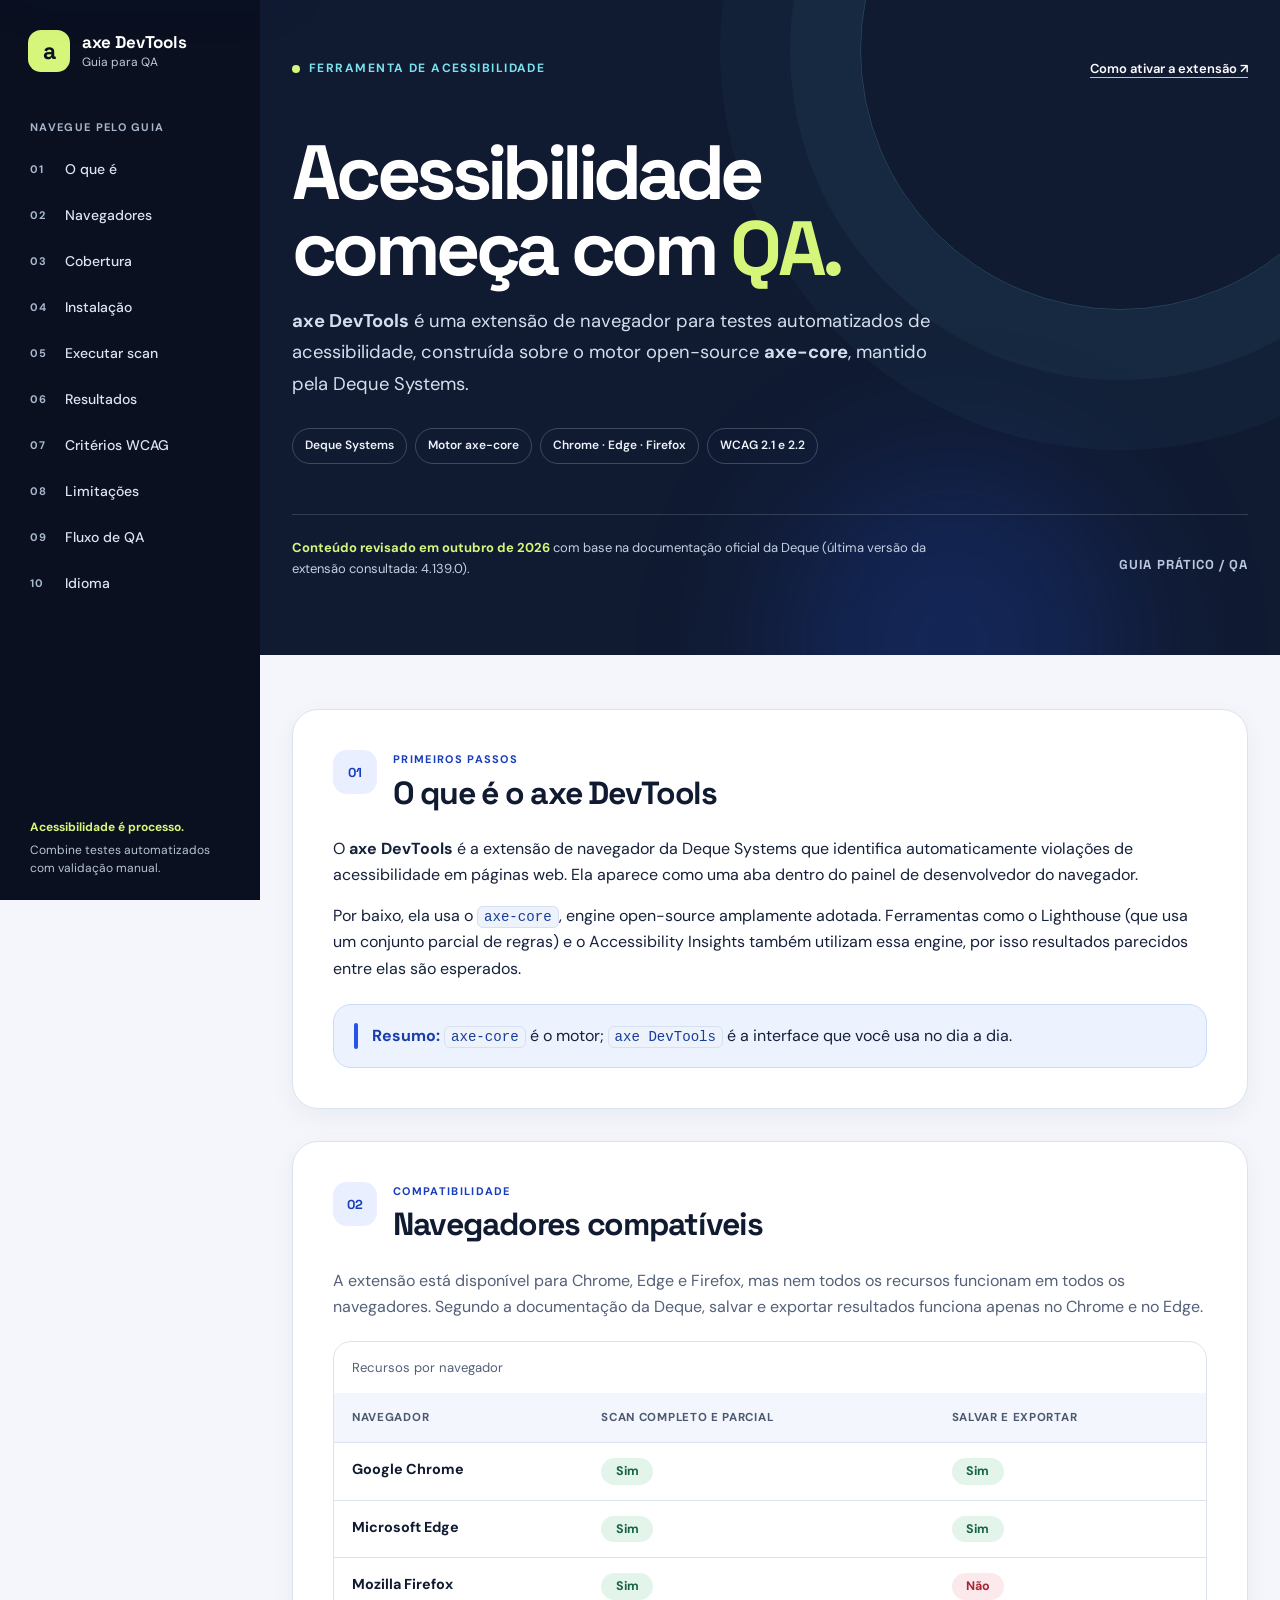
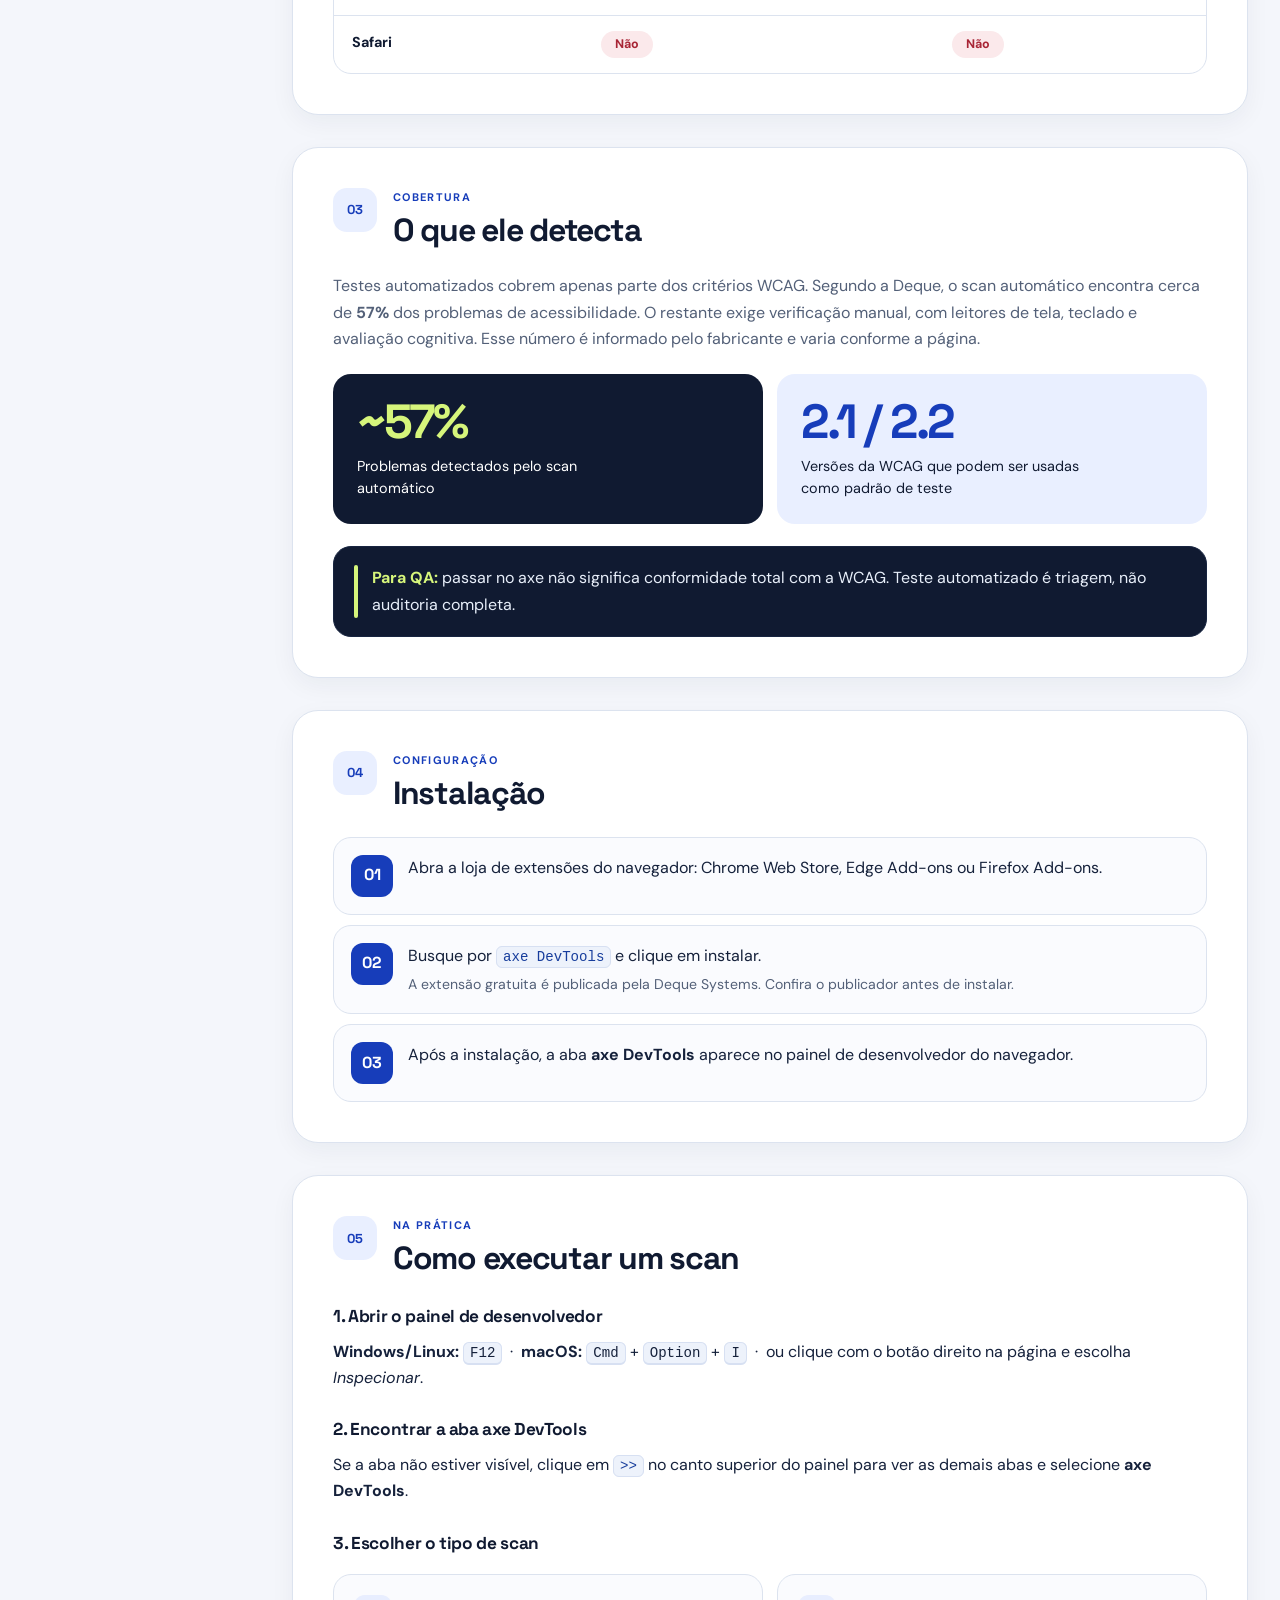
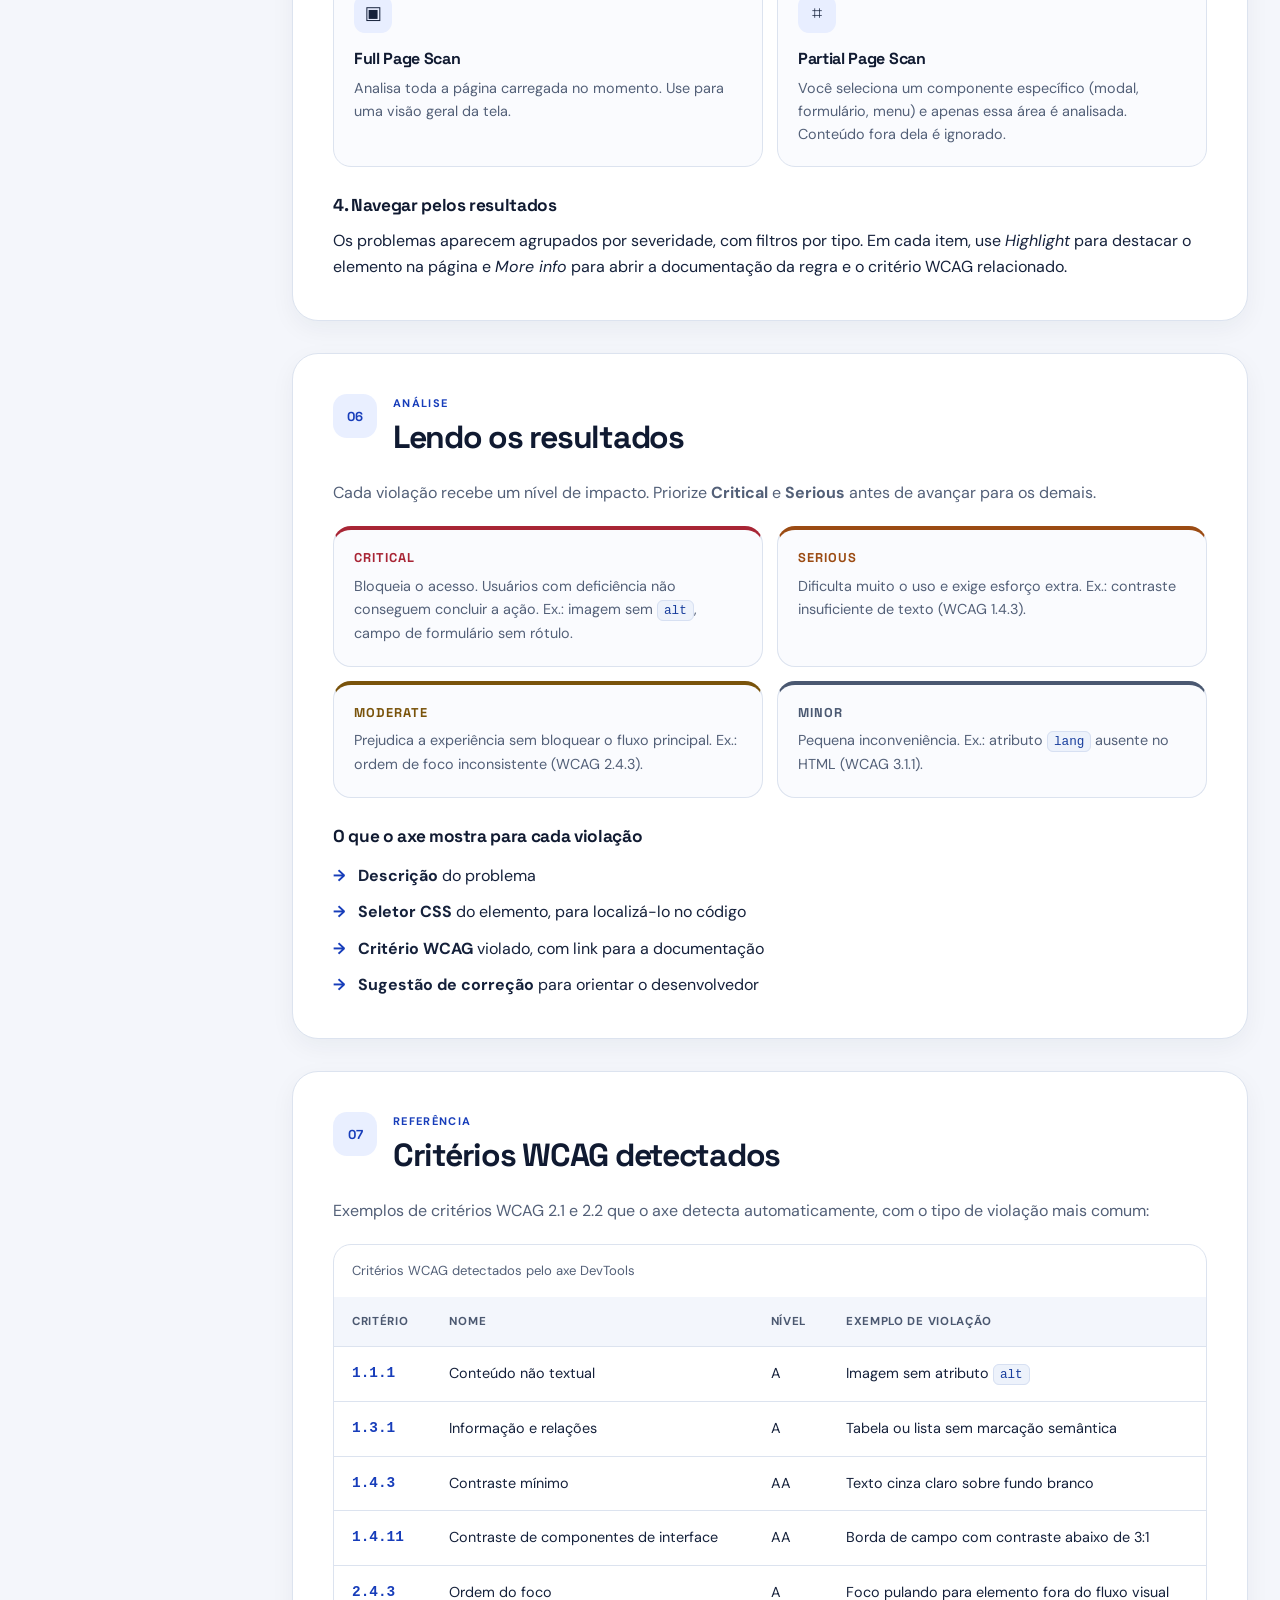
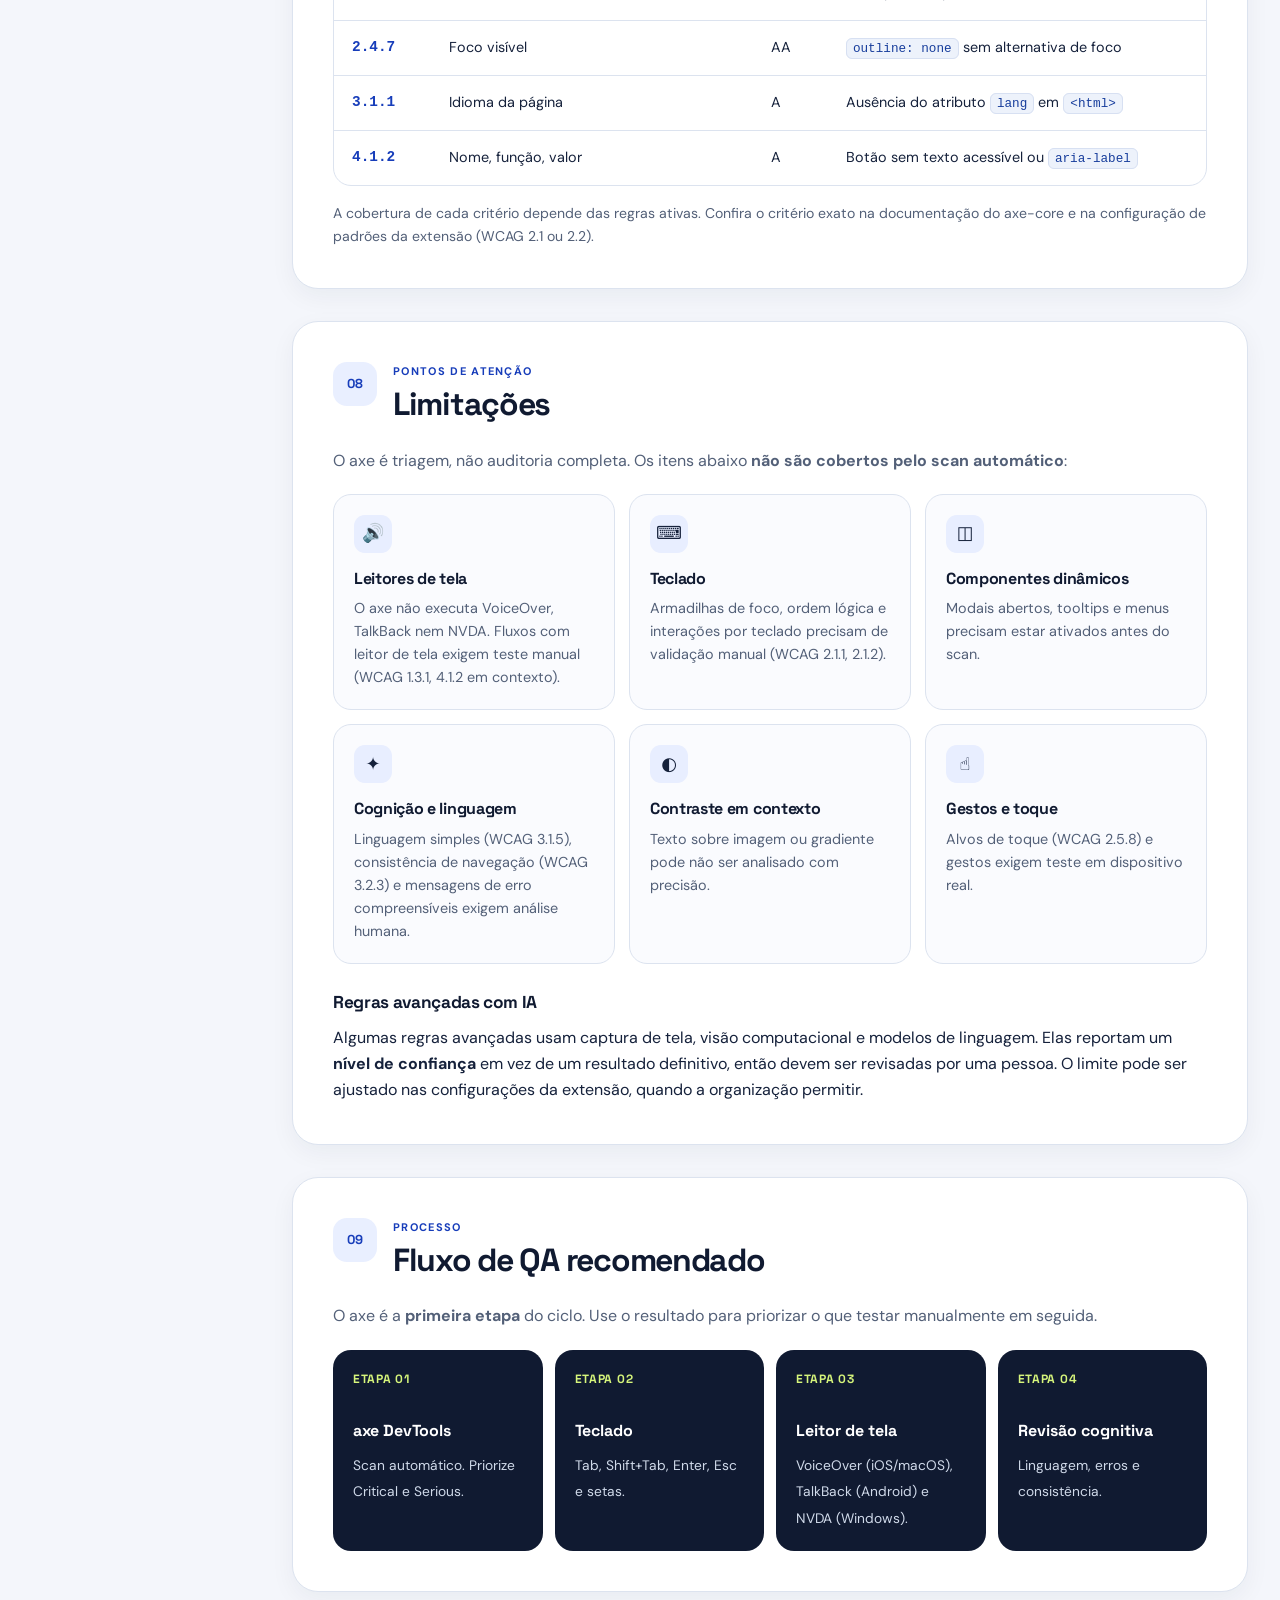
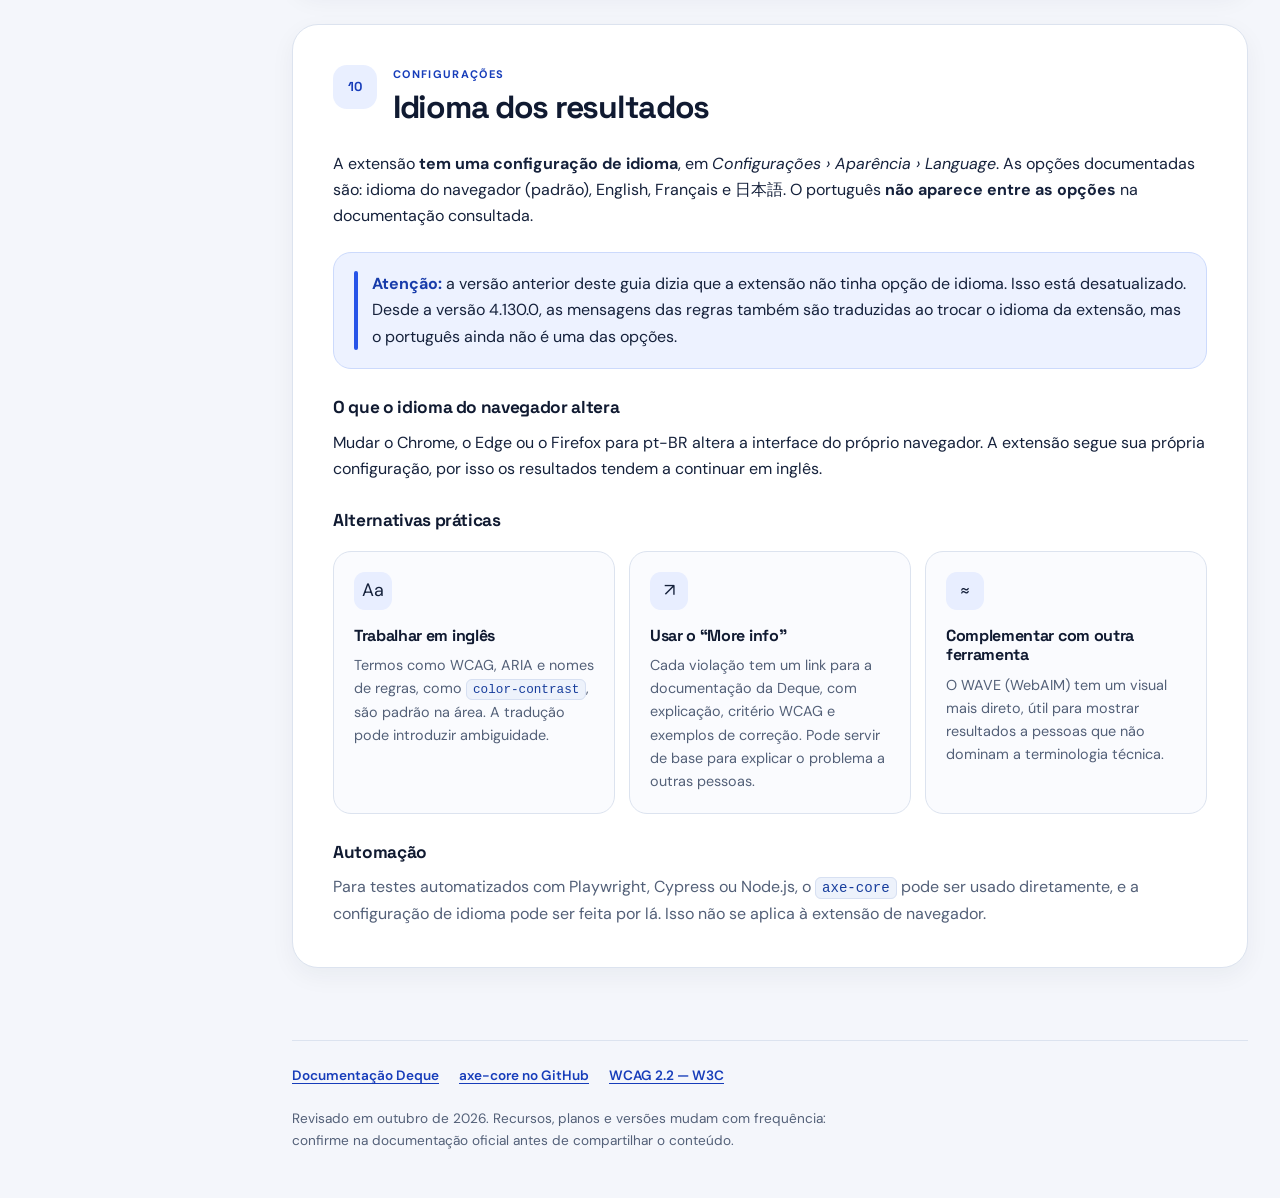
==== commit 95a112a1: "Change greeting from 'Hello World' to 'Goodbye World'" ====
--- a/axe-devtools.html
+++ b/axe-devtools.html
@@ -2,557 +2,1798 @@
 <html lang="pt-BR">
 <head>
   <meta charset="UTF-8" />
-  <meta name="viewport" content="width=device-width, initial-scale=1, viewport-fit=cover" />
+  <meta
+    name="viewport"
+    content="width=device-width, initial-scale=1, viewport-fit=cover"
+  />
+
   <title>axe DevTools — Guia para QA de Acessibilidade</title>
+
   <link rel="preconnect" href="https://fonts.googleapis.com" />
   <link rel="preconnect" href="https://fonts.gstatic.com" crossorigin />
-  <link href="https://fonts.googleapis.com/css2?family=Inter:wght@400;500;600;700;800&family=JetBrains+Mono:wght@400;500&display=swap" rel="stylesheet" />
+  <link
+    href="https://fonts.googleapis.com/css2?family=DM+Sans:wght@400;500;600;700&family=Space+Grotesk:wght@400;500;600;700&display=swap"
+    rel="stylesheet"
+  />
+
   <style>
+    /* =========================================
+       VARIÁVEIS E CONFIGURAÇÕES GERAIS
+    ========================================= */
+
     :root {
-      --brand: #0130FF;
-      --brand-soft: #e8edff;
-      --bg: #f5f7fb;
+      color-scheme: light;
+
+      --navy-950: #0a1020;
+      --navy-900: #101a31;
+      --navy-800: #172440;
+
+      --blue-700: #173dba;
+      --blue-600: #2754e8;
+      --blue-100: #e9efff;
+
+      --cyan-300: #79e2ed;
+      --lime-300: #d6f57b;
+
       --surface: #ffffff;
-      --surface-2: #f0f3fa;
-      --text: #0b1020;
-      --muted: #4a5568;
-      --border: #dfe4ee;
-      --critical: #b42323;
-      --serious: #a84a12;
-      --moderate: #845a0c;
-      --minor: #4a5568;
-      --ok: #1f7a4d;
-      --no: #b42323;
-      --shadow: 0 1px 2px rgba(11,16,32,.04), 0 8px 24px rgba(11,16,32,.06);
-      --radius: 14px;
-      --sans: 'Inter', system-ui, -apple-system, 'Segoe UI', Roboto, sans-serif;
-      --mono: 'JetBrains Mono', ui-monospace, SFMono-Regular, Menlo, monospace;
-      color-scheme: light;
-    }
-    @media (prefers-color-scheme: dark) {
-      :root:not([data-theme="light"]) {
-        --brand: #7b97ff;
-        --brand-soft: #1a2448;
-        --bg: #0a0f1f;
-        --surface: #131a2e;
-        --surface-2: #19223a;
-        --text: #e8ecf7;
-        --muted: #a3adc2;
-        --border: #26304a;
-        --critical: #fc8181;
-        --serious: #f6ad55;
-        --moderate: #ecc94b;
-        --minor: #a0aec0;
-        --ok: #68d391;
-        --no: #fc8181;
-        --shadow: 0 1px 2px rgba(0,0,0,.4), 0 8px 24px rgba(0,0,0,.3);
-        color-scheme: dark;
-      }
-    }
-    :root[data-theme="dark"] {
-      --brand: #7b97ff; --brand-soft: #1a2448; --bg: #0a0f1f; --surface: #131a2e; --surface-2: #19223a;
-      --text: #e8ecf7; --muted: #a3adc2; --border: #26304a;
-      --critical: #fc8181; --serious: #f6ad55; --moderate: #ecc94b; --minor: #a0aec0; --ok: #68d391; --no: #fc8181;
-      color-scheme: dark;
-    }
-
-    *, *::before, *::after { box-sizing: border-box; margin: 0; padding: 0; }
-    :root { padding-top: env(safe-area-inset-top, 0px); padding-bottom: env(safe-area-inset-bottom, 0px); }
-    html { scroll-behavior: smooth; scroll-padding-top: 5rem; }
+      --surface-soft: #f4f6fb;
+      --surface-blue: #edf2ff;
+
+      --text: #15213b;
+      --text-muted: #536078;
+      --border: #dce3ef;
+
+      --critical: #a82535;
+      --serious: #9b4b13;
+      --moderate: #79530b;
+      --minor: #4a5871;
+
+      --success: #176343;
+      --danger: #a82535;
+
+      --radius-sm: 12px;
+      --radius-md: 18px;
+      --radius-lg: 26px;
+
+      --shadow-sm: 0 8px 24px rgba(23, 36, 64, 0.05);
+      --shadow-lg: 0 18px 50px rgba(23, 36, 64, 0.09);
+
+      --font-body: "DM Sans", system-ui, -apple-system, BlinkMacSystemFont,
+        "Segoe UI", sans-serif;
+
+      --font-heading: "Space Grotesk", system-ui, -apple-system,
+        BlinkMacSystemFont, "Segoe UI", sans-serif;
+    }
+
+    *,
+    *::before,
+    *::after {
+      box-sizing: border-box;
+    }
+
+    html {
+      scroll-behavior: smooth;
+      scroll-padding-top: 24px;
+    }
+
     body {
-      font-family: var(--sans);
-      background: var(--bg);
+      margin: 0;
+      background: var(--surface-soft);
       color: var(--text);
+      font-family: var(--font-body);
+      font-size: 16px;
       line-height: 1.65;
-      font-size: 16px;
       -webkit-font-smoothing: antialiased;
     }
-    a { color: var(--brand); }
+
+    a {
+      color: var(--blue-700);
+    }
+
+    a:hover {
+      text-decoration-thickness: 2px;
+    }
+
+    :focus-visible {
+      outline: 3px solid #edaa19;
+      outline-offset: 4px;
+    }
 
     .skip-link {
-      position: absolute; top: -100%; left: 1rem;
-      background: var(--brand); color: #fff;
-      padding: .5rem 1rem; border-radius: 8px; font-weight: 600; text-decoration: none; z-index: 999;
-    }
-    .skip-link:focus { top: 1rem; }
-
-    .wrap { width: 100%; max-width: 1200px; margin: 0 auto; padding: 0 clamp(1rem, 4vw, 3rem); }
-
-    /* ── Top bar ── */
-    .topbar {
-      position: sticky; top: env(safe-area-inset-top, 0px); z-index: 50;
-      background: color-mix(in srgb, var(--bg) 88%, transparent);
-      backdrop-filter: blur(10px); -webkit-backdrop-filter: blur(10px);
+      position: fixed;
+      z-index: 100;
+      top: 12px;
+      left: 12px;
+      padding: 10px 16px;
+      transform: translateY(-160%);
+      border-radius: 8px;
+      background: #ffffff;
+      color: var(--navy-950);
+      font-weight: 700;
+      text-decoration: none;
+      box-shadow: var(--shadow-lg);
+    }
+
+    .skip-link:focus {
+      transform: translateY(0);
+    }
+
+    code,
+    kbd {
+      padding: 2px 6px;
+      border: 1px solid #d7e0f2;
+      border-radius: 6px;
+      background: #edf2fb;
+      color: #173d9c;
+      font-family: ui-monospace, SFMono-Regular, Consolas, monospace;
+      font-size: 0.88em;
+      overflow-wrap: anywhere;
+    }
+
+    kbd {
+      color: var(--text);
+      border-bottom-width: 2px;
+    }
+
+    p {
+      margin: 0 0 14px;
+    }
+
+    p:last-child {
+      margin-bottom: 0;
+    }
+
+    h1,
+    h2,
+    h3,
+    h4 {
+      font-family: var(--font-heading);
+      line-height: 1.2;
+    }
+
+    h1,
+    h2,
+    h3,
+    h4,
+    ul,
+    ol {
+      margin-top: 0;
+    }
+
+    /* =========================================
+       ESTRUTURA PRINCIPAL
+    ========================================= */
+
+    .layout {
+      display: grid;
+      grid-template-columns: 260px minmax(0, 1fr);
+      min-height: 100vh;
+    }
+
+    .sidebar {
+      position: sticky;
+      top: 0;
+      display: flex;
+      flex-direction: column;
+      height: 100vh;
+      padding: 30px 20px 22px;
+      overflow-y: auto;
+      background: var(--navy-950);
+      color: #ffffff;
+    }
+
+    .brand {
+      display: flex;
+      align-items: center;
+      gap: 12px;
+      padding: 0 8px;
+      color: #ffffff;
+      text-decoration: none;
+    }
+
+    .brand-symbol {
+      display: grid;
+      flex: 0 0 42px;
+      width: 42px;
+      height: 42px;
+      place-items: center;
+      border-radius: 13px;
+      background: var(--lime-300);
+      color: var(--navy-950);
+      font-family: var(--font-heading);
+      font-size: 23px;
+      font-weight: 700;
+      line-height: 1;
+    }
+
+    .brand-name {
+      display: block;
+      font-family: var(--font-heading);
+      font-size: 17px;
+      font-weight: 700;
+      line-height: 1.15;
+    }
+
+    .brand-subtitle {
+      display: block;
+      margin-top: 3px;
+      color: #bec9db;
+      font-size: 12px;
+      line-height: 1.2;
+    }
+
+    .sidebar-label {
+      margin: 46px 10px 12px;
+      color: #a8b5ca;
+      font-size: 11px;
+      font-weight: 700;
+      letter-spacing: 0.12em;
+      text-transform: uppercase;
+    }
+
+    .sidebar-nav {
+      display: flex;
+      flex-direction: column;
+      gap: 4px;
+    }
+
+    .sidebar-nav a {
+      display: flex;
+      align-items: center;
+      gap: 11px;
+      min-height: 42px;
+      padding: 9px 10px;
+      border-radius: 10px;
+      color: #dce4f1;
+      font-size: 14px;
+      font-weight: 500;
+      text-decoration: none;
+      transition: background 0.2s ease, color 0.2s ease;
+    }
+
+    .sidebar-nav a:hover,
+    .sidebar-nav a:focus-visible {
+      background: var(--navy-800);
+      color: #ffffff;
+    }
+
+    .nav-number {
+      width: 24px;
+      color: #aab8cd;
+      font-size: 11px;
+      font-weight: 700;
+      letter-spacing: 0.05em;
+    }
+
+    .sidebar-note {
+      margin-top: auto;
+      padding: 20px 10px 0;
+      color: #b8c4d6;
+      font-size: 12px;
+      line-height: 1.55;
+    }
+
+    .sidebar-note strong {
+      display: block;
+      margin-bottom: 4px;
+      color: var(--lime-300);
+      font-size: 12px;
+    }
+
+    .page {
+      min-width: 0;
+    }
+
+    .content-width {
+      width: min(100% - 64px, 1160px);
+      margin-inline: auto;
+    }
+
+    /* =========================================
+       CABEÇALHO
+    ========================================= */
+
+    .hero {
+      position: relative;
+      overflow: hidden;
+      background: var(--navy-900);
+      color: #ffffff;
+    }
+
+    .hero::before,
+    .hero::after {
+      position: absolute;
+      pointer-events: none;
+      content: "";
+    }
+
+    .hero::before {
+      top: -210px;
+      right: -100px;
+      width: 520px;
+      height: 520px;
+      border: 1px solid rgba(121, 226, 237, 0.2);
+      border-radius: 50%;
+      box-shadow:
+        0 0 0 70px rgba(121, 226, 237, 0.04),
+        0 0 0 140px rgba(121, 226, 237, 0.035);
+    }
+
+    .hero::after {
+      right: 15%;
+      bottom: -160px;
+      width: 350px;
+      height: 350px;
+      border-radius: 50%;
+      background: rgba(39, 84, 232, 0.2);
+      filter: blur(70px);
+    }
+
+    .hero-inner {
+      position: relative;
+      z-index: 1;
+      padding: 58px 0 62px;
+    }
+
+    .hero-topline {
+      display: flex;
+      flex-wrap: wrap;
+      align-items: center;
+      justify-content: space-between;
+      gap: 14px;
+      margin-bottom: 56px;
+    }
+
+    .eyebrow {
+      display: inline-flex;
+      align-items: center;
+      gap: 9px;
+      color: var(--cyan-300);
+      font-size: 12px;
+      font-weight: 700;
+      letter-spacing: 0.12em;
+      text-transform: uppercase;
+    }
+
+    .eyebrow::before {
+      width: 8px;
+      height: 8px;
+      border-radius: 50%;
+      background: var(--lime-300);
+      content: "";
+    }
+
+    .hero-link {
+      color: #ffffff;
+      font-size: 13px;
+      font-weight: 600;
+      text-decoration-color: var(--cyan-300);
+      text-underline-offset: 4px;
+    }
+
+    .hero-content {
+      max-width: 780px;
+    }
+
+    .hero h1 {
+      margin: 0 0 20px;
+      font-size: clamp(2.9rem, 6vw, 5.2rem);
+      font-weight: 700;
+      letter-spacing: -0.06em;
+      line-height: 0.98;
+    }
+
+    .hero h1 span {
+      color: var(--lime-300);
+    }
+
+    .hero-description {
+      max-width: 650px;
+      margin-bottom: 28px;
+      color: #d5deed;
+      font-size: clamp(1rem, 1.5vw, 1.15rem);
+      line-height: 1.7;
+    }
+
+    .hero-tags {
+      display: flex;
+      flex-wrap: wrap;
+      gap: 8px;
+    }
+
+    .hero-tags span {
+      padding: 7px 12px;
+      border: 1px solid rgba(255, 255, 255, 0.2);
+      border-radius: 999px;
+      color: #eef3fb;
+      font-size: 12px;
+      font-weight: 600;
+    }
+
+    .hero-bottom {
+      display: flex;
+      flex-wrap: wrap;
+      align-items: center;
+      justify-content: space-between;
+      gap: 20px;
+      margin-top: 50px;
+      padding-top: 22px;
+      border-top: 1px solid rgba(255, 255, 255, 0.15);
+    }
+
+    .verified {
+      max-width: 670px;
+      color: #c4d0e1;
+      font-size: 13px;
+    }
+
+    .verified strong {
+      color: var(--lime-300);
+    }
+
+    .hero-index {
+      color: #b9c8dd;
+      font-family: var(--font-heading);
+      font-size: 13px;
+      font-weight: 700;
+      letter-spacing: 0.08em;
+    }
+
+    /* =========================================
+       CONTEÚDO E SEÇÕES
+    ========================================= */
+
+    main {
+      padding: 54px 0 72px;
+    }
+
+    .section {
+      margin-bottom: 32px;
+      padding: clamp(22px, 3.5vw, 40px);
+      border: 1px solid var(--border);
+      border-radius: var(--radius-lg);
+      background: var(--surface);
+      box-shadow: var(--shadow-sm);
+      scroll-margin-top: 24px;
+    }
+
+    .section:last-child {
+      margin-bottom: 0;
+    }
+
+    .section-header {
+      display: flex;
+      align-items: flex-start;
+      gap: 16px;
+      margin-bottom: 24px;
+    }
+
+    .section-number {
+      display: grid;
+      flex: 0 0 44px;
+      width: 44px;
+      height: 44px;
+      place-items: center;
+      border-radius: 14px;
+      background: var(--blue-100);
+      color: var(--blue-700);
+      font-family: var(--font-heading);
+      font-size: 13px;
+      font-weight: 700;
+    }
+
+    .section-kicker {
+      display: block;
+      margin: 0 0 5px;
+      color: var(--blue-700);
+      font-size: 11px;
+      font-weight: 700;
+      letter-spacing: 0.12em;
+      text-transform: uppercase;
+    }
+
+    .section h2 {
+      margin: 0;
+      color: var(--navy-900);
+      font-size: clamp(1.45rem, 2.5vw, 2rem);
+      letter-spacing: -0.04em;
+    }
+
+    .section h3 {
+      margin: 28px 0 12px;
+      color: var(--navy-900);
+      font-size: 1.08rem;
+      letter-spacing: -0.02em;
+    }
+
+    .section-intro {
+      max-width: 82ch;
+      color: var(--text-muted);
+    }
+
+    .muted {
+      color: var(--text-muted);
+    }
+
+    .callout {
+      display: flex;
+      gap: 14px;
+      margin-top: 22px;
+      padding: 18px 20px;
+      border: 1px solid #ccdafc;
+      border-radius: var(--radius-md);
+      background: var(--surface-blue);
+      color: var(--text);
+    }
+
+    .callout::before {
+      flex: 0 0 4px;
+      border-radius: 4px;
+      background: var(--blue-600);
+      content: "";
+    }
+
+    .callout strong {
+      color: #183caa;
+    }
+
+    .callout-dark {
+      border-color: var(--navy-800);
+      background: var(--navy-900);
+      color: #e8effa;
+    }
+
+    .callout-dark::before {
+      background: var(--lime-300);
+    }
+
+    .callout-dark strong {
+      color: var(--lime-300);
+    }
+
+    /* =========================================
+       CARTÕES E MÉTRICAS
+    ========================================= */
+
+    .grid {
+      display: grid;
+      grid-template-columns: repeat(auto-fit, minmax(220px, 1fr));
+      gap: 14px;
+      margin-top: 20px;
+    }
+
+    .card {
+      min-width: 0;
+      padding: 20px;
+      border: 1px solid var(--border);
+      border-radius: var(--radius-md);
+      background: #fafbfe;
+    }
+
+    .card h4 {
+      margin: 0 0 9px;
+      color: var(--navy-900);
+      font-size: 1rem;
+      letter-spacing: -0.02em;
+    }
+
+    .card p {
+      margin: 0;
+      color: var(--text-muted);
+      font-size: 0.9rem;
+      line-height: 1.6;
+    }
+
+    .card-icon {
+      display: grid;
+      width: 38px;
+      height: 38px;
+      margin-bottom: 16px;
+      place-items: center;
+      border-radius: 11px;
+      background: #e8eeff;
+      font-size: 18px;
+    }
+
+    .stats {
+      display: grid;
+      grid-template-columns: repeat(2, minmax(0, 1fr));
+      gap: 14px;
+      margin-top: 22px;
+    }
+
+    .stat {
+      min-height: 150px;
+      padding: 24px;
+      border-radius: var(--radius-md);
+      background: var(--navy-900);
+      color: #ffffff;
+    }
+
+    .stat:nth-child(2) {
+      background: #e9efff;
+      color: var(--navy-900);
+    }
+
+    .stat-number {
+      display: block;
+      margin-bottom: 10px;
+      color: var(--lime-300);
+      font-family: var(--font-heading);
+      font-size: clamp(2rem, 4vw, 3rem);
+      font-weight: 700;
+      letter-spacing: -0.06em;
+      line-height: 1;
+    }
+
+    .stat:nth-child(2) .stat-number {
+      color: var(--blue-700);
+    }
+
+    .stat-label {
+      display: block;
+      max-width: 30ch;
+      font-size: 0.9rem;
+      line-height: 1.5;
+    }
+
+    /* =========================================
+       TABELAS
+    ========================================= */
+
+    .table-wrap {
+      margin-top: 20px;
+      overflow-x: auto;
+      border: 1px solid var(--border);
+      border-radius: var(--radius-md);
+      background: #ffffff;
+    }
+
+    table {
+      width: 100%;
+      min-width: 560px;
+      border-collapse: collapse;
+      font-size: 0.9rem;
+    }
+
+    caption {
+      padding: 15px 18px;
+      color: var(--text-muted);
+      font-size: 0.82rem;
+      text-align: left;
+    }
+
+    th,
+    td {
+      padding: 15px 18px;
       border-bottom: 1px solid var(--border);
-    }
-    .topbar .wrap { display: flex; align-items: center; gap: 1rem; min-height: 56px; }
-    .brand-mark { font-weight: 800; letter-spacing: -.01em; }
-    .brand-mark span { color: var(--brand); }
-    .toc { display: flex; gap: 1.1rem; overflow-x: auto; margin-left: auto; scrollbar-width: none; }
-    .toc::-webkit-scrollbar { display: none; }
-    .toc a { font-size: .82rem; font-weight: 500; color: var(--muted); text-decoration: none; white-space: nowrap; }
-    .toc a:hover, .toc a:focus-visible { color: var(--brand); }
-
-    /* ── Hero ── */
-    .hero {
-      padding: 4.5rem 0 3.25rem;
-      background:
-        radial-gradient(900px 400px at 85% -10%, color-mix(in srgb, var(--brand) 18%, transparent), transparent 70%),
-        var(--bg);
-      border-bottom: 1px solid var(--border);
-    }
-    .chip {
-      display: inline-flex; align-items: center; gap: .4rem;
-      font-size: .78rem; font-weight: 600; color: var(--brand);
-      background: var(--brand-soft); border-radius: 999px; padding: .3rem .8rem; margin-bottom: 1.25rem;
-    }
-    h1 { font-size: clamp(2.2rem, 5.5vw, 3.8rem); font-weight: 800; line-height: 1.05; letter-spacing: -.035em; margin-bottom: 1rem; }
-    h1 .accent { color: var(--brand); }
-    .lead { font-size: 1.15rem; color: var(--muted); max-width: 62ch; margin-bottom: 1.75rem; }
-    .meta { display: flex; flex-wrap: wrap; gap: .5rem; }
-    .meta span {
-      font-size: .8rem; color: var(--muted); background: var(--surface);
-      border: 1px solid var(--border); border-radius: 999px; padding: .3rem .75rem;
-    }
-    .verified { margin-top: 1.5rem; font-size: .85rem; color: var(--muted); }
-    .verified strong { color: var(--ok); }
-
-    /* ── Sections ── */
-    main { padding: 3.5rem 0 4rem; display: flex; flex-direction: column; gap: 3.5rem; }
-    section { scroll-margin-top: 5.5rem; }
-    h2 { font-size: 1.6rem; font-weight: 750; letter-spacing: -.02em; margin-bottom: .9rem; display: flex; align-items: center; gap: .65rem; }
-    .ico {
-      width: 2.1rem; height: 2.1rem; border-radius: 10px; background: var(--brand-soft);
-      display: inline-grid; place-items: center; font-size: 1rem; flex-shrink: 0;
-    }
-    h3 { font-size: 1.02rem; font-weight: 650; margin: 1.6rem 0 .5rem; }
-    p { max-width: 75ch; margin-bottom: .85rem; color: var(--text); }
-    .muted { color: var(--muted); }
-    ul.plain { list-style: none; display: flex; flex-direction: column; gap: .5rem; max-width: 75ch; }
-    ul.plain li::before { content: '→'; color: var(--brand); margin-right: .5rem; font-weight: 600; }
-
-    code, kbd {
-      font-family: var(--mono); font-size: .86em; background: var(--surface-2);
-      border: 1px solid var(--border); border-radius: 6px; padding: .08em .4em; color: var(--brand);
-    }
-    kbd { color: var(--text); border-bottom-width: 2px; }
-
-    /* ── Cards ── */
-    .card {
-      background: var(--surface); border: 1px solid var(--border);
-      border-radius: var(--radius); padding: 1.25rem 1.35rem; box-shadow: var(--shadow);
-    }
-    .callout {
-      background: var(--surface); border: 1px solid var(--border); border-radius: var(--radius);
-      padding: 1.1rem 1.25rem; box-shadow: var(--shadow); max-width: 75ch; display: flex; gap: .85rem;
-    }
-    .callout::before { content: ''; flex-shrink: 0; width: 4px; border-radius: 4px; background: var(--brand); }
-    .callout strong { color: var(--brand); }
-
-    .grid { display: grid; gap: .9rem; grid-template-columns: repeat(auto-fit, minmax(240px, 1fr)); margin-top: 1rem; }
-    .grid .card h4 { font-size: .98rem; font-weight: 650; margin-bottom: .35rem; }
-    .grid .card p { font-size: .88rem; color: var(--muted); margin: 0; line-height: 1.55; }
-
-    /* ── Stats ── */
-    .stats { display: grid; gap: .9rem; grid-template-columns: repeat(auto-fit, minmax(220px, 1fr)); margin-top: 1.25rem; }
-    .stat { background: var(--surface); border: 1px solid var(--border); border-radius: var(--radius); padding: 1.2rem; box-shadow: var(--shadow); }
-    .stat .n { font-size: 2.2rem; font-weight: 800; letter-spacing: -.03em; line-height: 1; color: var(--brand); }
-    .stat .l { font-size: .85rem; color: var(--muted); margin-top: .5rem; }
-
-    /* ── Table ── */
-    .table-wrap { overflow-x: auto; margin-top: 1rem; border-radius: var(--radius); border: 1px solid var(--border); background: var(--surface); box-shadow: var(--shadow); }
-    table { width: 100%; border-collapse: collapse; font-size: .9rem; min-width: 480px; }
-    th, td { text-align: left; padding: .75rem 1rem; border-bottom: 1px solid var(--border); vertical-align: top; }
-    th { font-size: .78rem; text-transform: uppercase; letter-spacing: .05em; color: var(--muted); font-weight: 600; background: var(--surface-2); }
-    tr:last-child td { border-bottom: none; }
-    td:first-child { font-weight: 600; white-space: nowrap; }
-    .yes { color: var(--ok); font-weight: 600; }
-    .no { color: var(--no); font-weight: 600; }
-
-    /* ── Steps ── */
-    .steps { display: flex; flex-direction: column; gap: .75rem; margin-top: 1rem; max-width: 75ch; }
-    .step { display: grid; grid-template-columns: 2.25rem 1fr; gap: .9rem; align-items: start; background: var(--surface); border: 1px solid var(--border); border-radius: var(--radius); padding: 1rem 1.1rem; box-shadow: var(--shadow); }
-    .step .num { width: 2.25rem; height: 2.25rem; border-radius: 50%; background: var(--brand); color: #fff; font-weight: 700; display: grid; place-items: center; font-size: .9rem; }
-    .step .note { display: block; color: var(--muted); font-size: .86rem; margin-top: .25rem; }
-
-    /* ── Severity ── */
-    .sev { display: grid; gap: .9rem; grid-template-columns: repeat(auto-fit, minmax(220px, 1fr)); margin-top: 1rem; }
-    .sev .card { border-top: 4px solid var(--c); }
-    .sev .tag { font-family: var(--mono); font-size: .75rem; font-weight: 600; letter-spacing: .06em; color: var(--c); margin-bottom: .45rem; }
-    .sev p { font-size: .88rem; color: var(--muted); margin: 0; line-height: 1.55; }
-    .sev .critical { --c: var(--critical); }
-    .sev .serious  { --c: var(--serious); }
-    .sev .moderate { --c: var(--moderate); }
-    .sev .minor    { --c: var(--minor); }
-
-    /* ── Flow ── */
-    .flow { display: grid; gap: .75rem; grid-template-columns: repeat(auto-fit, minmax(200px, 1fr)); margin-top: 1rem; counter-reset: st; }
-    .flow .card::before { counter-increment: st; content: 'Etapa ' counter(st); font-family: var(--mono); font-size: .72rem; color: var(--brand); display: block; margin-bottom: .4rem; }
-    .flow .card strong { display: block; margin-bottom: .25rem; }
-    .flow .card span { font-size: .86rem; color: var(--muted); }
-
-    .wcag td:first-child { font-family: var(--mono); color: var(--brand); font-size: .85rem; }
-
-    /* ── Footer ── */
-    footer { border-top: 1px solid var(--border); padding: 2rem 0 3rem; color: var(--muted); font-size: .85rem; }
-    footer .wrap { display: flex; flex-direction: column; gap: .6rem; }
-    footer ul { list-style: none; display: flex; flex-wrap: wrap; gap: .4rem 1.1rem; }
-
-    @media (max-width: 640px) {
-      .toc { display: none; }
-      .hero { padding: 2.5rem 0 2rem; }
-    }
+      text-align: left;
+      vertical-align: top;
+    }
+
+    th {
+      background: #f3f6fc;
+      color: #4b5870;
+      font-size: 0.72rem;
+      font-weight: 700;
+      letter-spacing: 0.06em;
+      text-transform: uppercase;
+    }
+
+    tbody tr:last-child td {
+      border-bottom: 0;
+    }
+
+    tbody tr:hover {
+      background: #fafbfe;
+    }
+
+    td:first-child {
+      color: var(--navy-900);
+      font-weight: 700;
+    }
+
+    .status {
+      display: inline-block;
+      min-width: 52px;
+      padding: 3px 9px;
+      border-radius: 999px;
+      font-size: 0.78rem;
+      font-weight: 700;
+      text-align: center;
+    }
+
+    .status-yes {
+      background: #e3f4eb;
+      color: var(--success);
+    }
+
+    .status-no {
+      background: #fbe9eb;
+      color: var(--danger);
+    }
+
+    .wcag-table td:first-child {
+      color: var(--blue-700);
+      font-family: ui-monospace, SFMono-Regular, Consolas, monospace;
+      white-space: nowrap;
+    }
+
+    /* =========================================
+       ETAPAS E LISTAS
+    ========================================= */
+
+    .steps {
+      display: grid;
+      gap: 10px;
+      padding: 0;
+      margin: 20px 0 0;
+      list-style: none;
+      counter-reset: step;
+    }
+
+    .steps li {
+      display: grid;
+      grid-template-columns: 42px minmax(0, 1fr);
+      gap: 15px;
+      align-items: start;
+      padding: 17px;
+      border: 1px solid var(--border);
+      border-radius: var(--radius-md);
+      background: #fafbfe;
+      counter-increment: step;
+    }
+
+    .steps li::before {
+      display: grid;
+      width: 42px;
+      height: 42px;
+      place-items: center;
+      border-radius: 12px;
+      background: var(--blue-700);
+      color: #ffffff;
+      font-family: var(--font-heading);
+      font-weight: 700;
+      content: counter(step, decimal-leading-zero);
+    }
+
+    .step-note {
+      display: block;
+      margin-top: 4px;
+      color: var(--text-muted);
+      font-size: 0.88rem;
+    }
+
+    .plain-list {
+      display: grid;
+      gap: 10px;
+      padding: 0;
+      margin: 16px 0 0;
+      list-style: none;
+    }
+
+    .plain-list li {
+      position: relative;
+      padding-left: 25px;
+    }
+
+    .plain-list li::before {
+      position: absolute;
+      left: 0;
+      color: var(--blue-700);
+      font-weight: 700;
+      content: "→";
+    }
+
+    /* =========================================
+       SEVERIDADE E FLUXO
+    ========================================= */
+
+    .severity-grid {
+      display: grid;
+      grid-template-columns: repeat(2, minmax(0, 1fr));
+      gap: 14px;
+      margin-top: 20px;
+    }
+
+    .severity-card {
+      padding: 20px;
+      border: 1px solid var(--border);
+      border-top: 4px solid var(--severity-color);
+      border-radius: var(--radius-md);
+      background: #fafbfe;
+    }
+
+    .severity-card h3 {
+      margin: 0 0 9px;
+      color: var(--severity-color);
+      font-size: 0.8rem;
+      font-weight: 700;
+      letter-spacing: 0.08em;
+    }
+
+    .severity-card p {
+      margin: 0;
+      color: var(--text-muted);
+      font-size: 0.9rem;
+    }
+
+    .critical {
+      --severity-color: var(--critical);
+    }
+
+    .serious {
+      --severity-color: var(--serious);
+    }
+
+    .moderate {
+      --severity-color: var(--moderate);
+    }
+
+    .minor {
+      --severity-color: var(--minor);
+    }
+
+    .flow {
+      display: grid;
+      grid-template-columns: repeat(4, minmax(0, 1fr));
+      gap: 12px;
+      padding: 0;
+      margin: 20px 0 0;
+      list-style: none;
+      counter-reset: flow;
+    }
+
+    .flow li {
+      min-width: 0;
+      padding: 20px;
+      border-radius: var(--radius-md);
+      background: var(--navy-900);
+      color: #ffffff;
+      counter-increment: flow;
+    }
+
+    .flow li::before {
+      display: block;
+      margin-bottom: 28px;
+      color: var(--lime-300);
+      font-family: var(--font-heading);
+      font-size: 0.75rem;
+      font-weight: 700;
+      letter-spacing: 0.06em;
+      content: "ETAPA " counter(flow, decimal-leading-zero);
+    }
+
+    .flow strong {
+      display: block;
+      margin-bottom: 8px;
+      font-family: var(--font-heading);
+      font-size: 1rem;
+    }
+
+    .flow span {
+      color: #d0daea;
+      font-size: 0.86rem;
+      line-height: 1.55;
+    }
+
+    /* =========================================
+       RODAPÉ
+    ========================================= */
+
+    footer {
+      padding: 0 0 46px;
+      color: var(--text-muted);
+      font-size: 0.85rem;
+    }
+
+    .footer-inner {
+      display: flex;
+      flex-wrap: wrap;
+      justify-content: space-between;
+      gap: 20px;
+      padding-top: 24px;
+      border-top: 1px solid var(--border);
+    }
+
+    .footer-links {
+      display: flex;
+      flex-wrap: wrap;
+      gap: 10px 20px;
+      padding: 0;
+      margin: 0;
+      list-style: none;
+    }
+
+    .footer-links a {
+      font-weight: 600;
+      text-underline-offset: 3px;
+    }
+
+    .footer-note {
+      max-width: 60ch;
+    }
+
+    /* =========================================
+       RESPONSIVIDADE
+    ========================================= */
+
+    @media (max-width: 1100px) {
+      .flow {
+        grid-template-columns: repeat(2, minmax(0, 1fr));
+      }
+    }
+
+    @media (max-width: 900px) {
+      html {
+        scroll-padding-top: 24px;
+      }
+
+      .layout {
+        display: block;
+      }
+
+      .sidebar {
+        position: relative;
+        height: auto;
+        padding: 16px 20px 12px;
+        overflow: visible;
+      }
+
+      .brand {
+        padding: 0;
+      }
+
+      .sidebar-label,
+      .sidebar-note {
+        display: none;
+      }
+
+      .sidebar-nav {
+        flex-direction: row;
+        gap: 4px;
+        margin-top: 16px;
+        overflow-x: auto;
+        scrollbar-width: thin;
+      }
+
+      .sidebar-nav a {
+        flex: 0 0 auto;
+        min-height: 40px;
+        padding: 8px 10px;
+        white-space: nowrap;
+      }
+
+      .nav-number {
+        width: auto;
+      }
+
+      .hero-inner {
+        padding: 38px 0 46px;
+      }
+
+      .hero-topline {
+        margin-bottom: 40px;
+      }
+
+      .hero-bottom {
+        margin-top: 38px;
+      }
+    }
+
+    @media (max-width: 600px) {
+      .content-width {
+        width: min(100% - 32px, 1160px);
+      }
+
+      .hero h1 {
+        font-size: clamp(2.7rem, 13vw, 4rem);
+      }
+
+      .hero-index {
+        display: none;
+      }
+
+      main {
+        padding-top: 24px;
+      }
+
+      .section {
+        margin-bottom: 16px;
+        padding: 22px 18px;
+        border-radius: 20px;
+      }
+
+      .section-header {
+        gap: 12px;
+      }
+
+      .section-number {
+        flex-basis: 40px;
+        width: 40px;
+        height: 40px;
+      }
+
+      .stats,
+      .severity-grid,
+      .flow {
+        grid-template-columns: 1fr;
+      }
+
+      .stat {
+        min-height: auto;
+      }
+
+      .flow li::before {
+        margin-bottom: 16px;
+      }
+
+      .footer-inner {
+        flex-direction: column;
+      }
+    }
+
     @media (prefers-reduced-motion: reduce) {
-      *, *::before, *::after { transition: none !important; animation: none !important; scroll-behavior: auto !important; }
+      *,
+      *::before,
+      *::after {
+        scroll-behavior: auto !important;
+        transition: none !important;
+        animation: none !important;
+      }
     }
   </style>
 </head>
+
 <body>
-
-  <a href="#main" class="skip-link">Pular para o conteúdo principal</a>
-
-  <header class="topbar">
-    <div class="wrap">
-      <div class="brand-mark">axe <span>DevTools</span></div>
-      <nav class="toc" aria-label="Índice do conteúdo">
-        <a href="#oque">O que é</a>
-        <a href="#disponibilidade">Navegadores</a>
-        <a href="#instalacao">Instalação</a>
-        <a href="#scan">Scan</a>
-        <a href="#resultados">Resultados</a>
-        <a href="#wcag">WCAG</a>
-        <a href="#limitacoes">Limitações</a>
-        <a href="#fluxo">Fluxo de QA</a>
-        <a href="#idioma">Idioma</a>
+  <a class="skip-link" href="#main">
+    Pular para o conteúdo principal
+  </a>
+
+  <div class="layout">
+    <aside class="sidebar">
+      <a class="brand" href="#inicio" aria-label="axe DevTools — início">
+        <span class="brand-symbol" aria-hidden="true">a</span>
+
+        <span>
+          <span class="brand-name">axe DevTools</span>
+          <span class="brand-subtitle">Guia para QA</span>
+        </span>
+      </a>
+
+      <p class="sidebar-label">Navegue pelo guia</p>
+
+      <nav class="sidebar-nav" aria-label="Índice do conteúdo">
+        <a href="#oque"><span class="nav-number">01</span> O que é</a>
+        <a href="#disponibilidade"><span class="nav-number">02</span> Navegadores</a>
+        <a href="#cobertura"><span class="nav-number">03</span> Cobertura</a>
+        <a href="#instalacao"><span class="nav-number">04</span> Instalação</a>
+        <a href="#scan"><span class="nav-number">05</span> Executar scan</a>
+        <a href="#resultados"><span class="nav-number">06</span> Resultados</a>
+        <a href="#wcag"><span class="nav-number">07</span> Critérios WCAG</a>
+        <a href="#limitacoes"><span class="nav-number">08</span> Limitações</a>
+        <a href="#fluxo"><span class="nav-number">09</span> Fluxo de QA</a>
+        <a href="#idioma"><span class="nav-number">10</span> Idioma</a>
       </nav>
-    </div>
-  </header>
-
-  <div class="hero">
-    <div class="wrap">
-      <p style="margin-bottom:1.25rem;font-size:.95rem"><strong>Como ativar a extensão:</strong> <a href="https://docs.deque.com/devtools-for-web/4/en/devtools-extension#installation" target="_blank" rel="noopener">docs.deque.com/devtools-for-web/4/en/devtools-extension#installation</a></p>
-      <span class="chip">🔎 Ferramenta de acessibilidade</span>
-      <h1>axe DevTools <span class="accent">para QA</span></h1>
-      <p class="lead">
-        Extensão de navegador para testes automatizados de acessibilidade, construída sobre o motor
-        open-source <strong>axe-core</strong>, mantido pela Deque Systems.
-      </p>
-      <div class="meta">
-        <span>Deque Systems</span>
-        <span>Motor axe-core</span>
-        <span>Chrome · Edge · Firefox</span>
-        <span>WCAG 2.1 e 2.2</span>
+
+      <div class="sidebar-note">
+        <strong>Acessibilidade é processo.</strong>
+        Combine testes automatizados com validação manual.
       </div>
-      <p class="verified">
-        <strong>Conteúdo revisado em outubro de 2026</strong> com base na documentação oficial da Deque
-        (última versão da extensão consultada: 4.139.0).
-      </p>
+    </aside>
+
+    <div class="page">
+      <header class="hero" id="inicio">
+        <div class="content-width hero-inner">
+          <div class="hero-topline">
+            <span class="eyebrow">Ferramenta de acessibilidade</span>
+
+            <a
+              class="hero-link"
+              href="https://docs.deque.com/devtools-for-web/4/en/devtools-extension#installation"
+              target="_blank"
+              rel="noopener noreferrer"
+            >
+              Como ativar a extensão ↗
+            </a>
+          </div>
+
+          <div class="hero-content">
+            <h1>
+              Acessibilidade<br />
+              começa com <span>QA.</span>
+            </h1>
+
+            <p class="hero-description">
+              <strong>axe DevTools</strong> é uma extensão de navegador para
+              testes automatizados de acessibilidade, construída sobre o motor
+              open-source <strong>axe-core</strong>, mantido pela Deque Systems.
+            </p>
+
+            <div class="hero-tags" aria-label="Informações sobre a ferramenta">
+              <span>Deque Systems</span>
+              <span>Motor axe-core</span>
+              <span>Chrome · Edge · Firefox</span>
+              <span>WCAG 2.1 e 2.2</span>
+            </div>
+          </div>
+
+          <div class="hero-bottom">
+            <p class="verified">
+              <strong>Conteúdo revisado em outubro de 2026</strong> com base na
+              documentação oficial da Deque (última versão da extensão
+              consultada: 4.139.0).
+            </p>
+
+            <span class="hero-index">GUIA PRÁTICO / QA</span>
+          </div>
+        </div>
+      </header>
+
+      <main id="main" class="content-width">
+        <section class="section" id="oque" aria-labelledby="h-oque">
+          <div class="section-header">
+            <span class="section-number" aria-hidden="true">01</span>
+
+            <div>
+              <span class="section-kicker">Primeiros passos</span>
+              <h2 id="h-oque">O que é o axe DevTools</h2>
+            </div>
+          </div>
+
+          <p>
+            O <strong>axe DevTools</strong> é a extensão de navegador da Deque
+            Systems que identifica automaticamente violações de acessibilidade
+            em páginas web. Ela aparece como uma aba dentro do painel de
+            desenvolvedor do navegador.
+          </p>
+
+          <p>
+            Por baixo, ela usa o <code>axe-core</code>, engine open-source
+            amplamente adotada. Ferramentas como o Lighthouse (que usa um
+            conjunto parcial de regras) e o Accessibility Insights também
+            utilizam essa engine, por isso resultados parecidos entre elas são
+            esperados.
+          </p>
+
+          <div class="callout" role="note">
+            <div>
+              <strong>Resumo:</strong> <code>axe-core</code> é o motor;
+              <code>axe DevTools</code> é a interface que você usa no dia a dia.
+            </div>
+          </div>
+        </section>
+
+        <section
+          class="section"
+          id="disponibilidade"
+          aria-labelledby="h-disponibilidade"
+        >
+          <div class="section-header">
+            <span class="section-number" aria-hidden="true">02</span>
+
+            <div>
+              <span class="section-kicker">Compatibilidade</span>
+              <h2 id="h-disponibilidade">Navegadores compatíveis</h2>
+            </div>
+          </div>
+
+          <p class="section-intro">
+            A extensão está disponível para Chrome, Edge e Firefox, mas nem todos
+            os recursos funcionam em todos os navegadores. Segundo a
+            documentação da Deque, salvar e exportar resultados funciona apenas
+            no Chrome e no Edge.
+          </p>
+
+          <div class="table-wrap">
+            <table>
+              <caption>Recursos por navegador</caption>
+
+              <thead>
+                <tr>
+                  <th scope="col">Navegador</th>
+                  <th scope="col">Scan completo e parcial</th>
+                  <th scope="col">Salvar e exportar</th>
+                </tr>
+              </thead>
+
+              <tbody>
+                <tr>
+                  <td>Google Chrome</td>
+                  <td><span class="status status-yes">Sim</span></td>
+                  <td><span class="status status-yes">Sim</span></td>
+                </tr>
+
+                <tr>
+                  <td>Microsoft Edge</td>
+                  <td><span class="status status-yes">Sim</span></td>
+                  <td><span class="status status-yes">Sim</span></td>
+                </tr>
+
+                <tr>
+                  <td>Mozilla Firefox</td>
+                  <td><span class="status status-yes">Sim</span></td>
+                  <td><span class="status status-no">Não</span></td>
+                </tr>
+
+                <tr>
+                  <td>Safari</td>
+                  <td><span class="status status-no">Não</span></td>
+                  <td><span class="status status-no">Não</span></td>
+                </tr>
+              </tbody>
+            </table>
+          </div>
+        </section>
+
+        <section class="section" id="cobertura" aria-labelledby="h-cobertura">
+          <div class="section-header">
+            <span class="section-number" aria-hidden="true">03</span>
+
+            <div>
+              <span class="section-kicker">Cobertura</span>
+              <h2 id="h-cobertura">O que ele detecta</h2>
+            </div>
+          </div>
+
+          <p class="section-intro">
+            Testes automatizados cobrem apenas parte dos critérios WCAG. Segundo
+            a Deque, o scan automático encontra cerca de <strong>57%</strong>
+            dos problemas de acessibilidade. O restante exige verificação
+            manual, com leitores de tela, teclado e avaliação cognitiva. Esse
+            número é informado pelo fabricante e varia conforme a página.
+          </p>
+
+          <div class="stats">
+            <div class="stat">
+              <span class="stat-number">~57%</span>
+              <span class="stat-label">
+                Problemas detectados pelo scan automático
+              </span>
+            </div>
+
+            <div class="stat">
+              <span class="stat-number">2.1 / 2.2</span>
+              <span class="stat-label">
+                Versões da WCAG que podem ser usadas como padrão de teste
+              </span>
+            </div>
+          </div>
+
+          <div class="callout callout-dark" role="note">
+            <div>
+              <strong>Para QA:</strong> passar no axe não significa conformidade
+              total com a WCAG. Teste automatizado é triagem, não auditoria
+              completa.
+            </div>
+          </div>
+        </section>
+
+        <section
+          class="section"
+          id="instalacao"
+          aria-labelledby="h-instalacao"
+        >
+          <div class="section-header">
+            <span class="section-number" aria-hidden="true">04</span>
+
+            <div>
+              <span class="section-kicker">Configuração</span>
+              <h2 id="h-instalacao">Instalação</h2>
+            </div>
+          </div>
+
+          <ol class="steps">
+            <li>
+              <div>
+                Abra a loja de extensões do navegador: Chrome Web Store,
+                Edge Add-ons ou Firefox Add-ons.
+              </div>
+            </li>
+
+            <li>
+              <div>
+                Busque por <code>axe DevTools</code> e clique em instalar.
+
+                <span class="step-note">
+                  A extensão gratuita é publicada pela Deque Systems. Confira o
+                  publicador antes de instalar.
+                </span>
+              </div>
+            </li>
+
+            <li>
+              <div>
+                Após a instalação, a aba <strong>axe DevTools</strong> aparece
+                no painel de desenvolvedor do navegador.
+              </div>
+            </li>
+          </ol>
+        </section>
+
+        <section class="section" id="scan" aria-labelledby="h-scan">
+          <div class="section-header">
+            <span class="section-number" aria-hidden="true">05</span>
+
+            <div>
+              <span class="section-kicker">Na prática</span>
+              <h2 id="h-scan">Como executar um scan</h2>
+            </div>
+          </div>
+
+          <h3>1. Abrir o painel de desenvolvedor</h3>
+
+          <p>
+            <strong>Windows/Linux:</strong> <kbd>F12</kbd>
+            &nbsp;·&nbsp;
+            <strong>macOS:</strong> <kbd>Cmd</kbd> + <kbd>Option</kbd> +
+            <kbd>I</kbd>
+            &nbsp;·&nbsp; ou clique com o botão direito na página e escolha
+            <em>Inspecionar</em>.
+          </p>
+
+          <h3>2. Encontrar a aba axe DevTools</h3>
+
+          <p>
+            Se a aba não estiver visível, clique em <code>&gt;&gt;</code> no
+            canto superior do painel para ver as demais abas e selecione
+            <strong>axe DevTools</strong>.
+          </p>
+
+          <h3>3. Escolher o tipo de scan</h3>
+
+          <div class="grid">
+            <article class="card">
+              <div class="card-icon" aria-hidden="true">▣</div>
+              <h4>Full Page Scan</h4>
+              <p>
+                Analisa toda a página carregada no momento. Use para uma visão
+                geral da tela.
+              </p>
+            </article>
+
+            <article class="card">
+              <div class="card-icon" aria-hidden="true">⌗</div>
+              <h4>Partial Page Scan</h4>
+              <p>
+                Você seleciona um componente específico (modal, formulário,
+                menu) e apenas essa área é analisada. Conteúdo fora dela é
+                ignorado.
+              </p>
+            </article>
+          </div>
+
+          <h3>4. Navegar pelos resultados</h3>
+
+          <p>
+            Os problemas aparecem agrupados por severidade, com filtros por
+            tipo. Em cada item, use <em>Highlight</em> para destacar o elemento
+            na página e <em>More info</em> para abrir a documentação da regra e
+            o critério WCAG relacionado.
+          </p>
+        </section>
+
+        <section class="section" id="resultados" aria-labelledby="h-resultados">
+          <div class="section-header">
+            <span class="section-number" aria-hidden="true">06</span>
+
+            <div>
+              <span class="section-kicker">Análise</span>
+              <h2 id="h-resultados">Lendo os resultados</h2>
+            </div>
+          </div>
+
+          <p class="section-intro">
+            Cada violação recebe um nível de impacto. Priorize
+            <strong>Critical</strong> e <strong>Serious</strong> antes de
+            avançar para os demais.
+          </p>
+
+          <div class="severity-grid">
+            <article class="severity-card critical">
+              <h3>CRITICAL</h3>
+              <p>
+                Bloqueia o acesso. Usuários com deficiência não conseguem
+                concluir a ação. Ex.: imagem sem <code>alt</code>, campo de
+                formulário sem rótulo.
+              </p>
+            </article>
+
+            <article class="severity-card serious">
+              <h3>SERIOUS</h3>
+              <p>
+                Dificulta muito o uso e exige esforço extra. Ex.: contraste
+                insuficiente de texto (WCAG 1.4.3).
+              </p>
+            </article>
+
+            <article class="severity-card moderate">
+              <h3>MODERATE</h3>
+              <p>
+                Prejudica a experiência sem bloquear o fluxo principal. Ex.:
+                ordem de foco inconsistente (WCAG 2.4.3).
+              </p>
+            </article>
+
+            <article class="severity-card minor">
+              <h3>MINOR</h3>
+              <p>
+                Pequena inconveniência. Ex.: atributo <code>lang</code> ausente
+                no HTML (WCAG 3.1.1).
+              </p>
+            </article>
+          </div>
+
+          <h3>O que o axe mostra para cada violação</h3>
+
+          <ul class="plain-list">
+            <li><strong>Descrição</strong> do problema</li>
+            <li>
+              <strong>Seletor CSS</strong> do elemento, para localizá-lo no
+              código
+            </li>
+            <li>
+              <strong>Critério WCAG</strong> violado, com link para a
+              documentação
+            </li>
+            <li>
+              <strong>Sugestão de correção</strong> para orientar o
+              desenvolvedor
+            </li>
+          </ul>
+        </section>
+
+        <section class="section" id="wcag" aria-labelledby="h-wcag">
+          <div class="section-header">
+            <span class="section-number" aria-hidden="true">07</span>
+
+            <div>
+              <span class="section-kicker">Referência</span>
+              <h2 id="h-wcag">Critérios WCAG detectados</h2>
+            </div>
+          </div>
+
+          <p class="section-intro">
+            Exemplos de critérios WCAG 2.1 e 2.2 que o axe detecta
+            automaticamente, com o tipo de violação mais comum:
+          </p>
+
+          <div class="table-wrap">
+            <table class="wcag-table">
+              <caption>Critérios WCAG detectados pelo axe DevTools</caption>
+
+              <thead>
+                <tr>
+                  <th scope="col">Critério</th>
+                  <th scope="col">Nome</th>
+                  <th scope="col">Nível</th>
+                  <th scope="col">Exemplo de violação</th>
+                </tr>
+              </thead>
+
+              <tbody>
+                <tr>
+                  <td>1.1.1</td>
+                  <td>Conteúdo não textual</td>
+                  <td>A</td>
+                  <td>Imagem sem atributo <code>alt</code></td>
+                </tr>
+
+                <tr>
+                  <td>1.3.1</td>
+                  <td>Informação e relações</td>
+                  <td>A</td>
+                  <td>Tabela ou lista sem marcação semântica</td>
+                </tr>
+
+                <tr>
+                  <td>1.4.3</td>
+                  <td>Contraste mínimo</td>
+                  <td>AA</td>
+                  <td>Texto cinza claro sobre fundo branco</td>
+                </tr>
+
+                <tr>
+                  <td>1.4.11</td>
+                  <td>Contraste de componentes de interface</td>
+                  <td>AA</td>
+                  <td>Borda de campo com contraste abaixo de 3:1</td>
+                </tr>
+
+                <tr>
+                  <td>2.4.3</td>
+                  <td>Ordem do foco</td>
+                  <td>A</td>
+                  <td>Foco pulando para elemento fora do fluxo visual</td>
+                </tr>
+
+                <tr>
+                  <td>2.4.7</td>
+                  <td>Foco visível</td>
+                  <td>AA</td>
+                  <td><code>outline: none</code> sem alternativa de foco</td>
+                </tr>
+
+                <tr>
+                  <td>3.1.1</td>
+                  <td>Idioma da página</td>
+                  <td>A</td>
+                  <td>
+                    Ausência do atributo <code>lang</code> em
+                    <code>&lt;html&gt;</code>
+                  </td>
+                </tr>
+
+                <tr>
+                  <td>4.1.2</td>
+                  <td>Nome, função, valor</td>
+                  <td>A</td>
+                  <td>
+                    Botão sem texto acessível ou <code>aria-label</code>
+                  </td>
+                </tr>
+              </tbody>
+            </table>
+          </div>
+
+          <p class="muted" style="margin-top: 16px; font-size: 0.88rem">
+            A cobertura de cada critério depende das regras ativas. Confira o
+            critério exato na documentação do axe-core e na configuração de
+            padrões da extensão (WCAG 2.1 ou 2.2).
+          </p>
+        </section>
+
+        <section
+          class="section"
+          id="limitacoes"
+          aria-labelledby="h-limitacoes"
+        >
+          <div class="section-header">
+            <span class="section-number" aria-hidden="true">08</span>
+
+            <div>
+              <span class="section-kicker">Pontos de atenção</span>
+              <h2 id="h-limitacoes">Limitações</h2>
+            </div>
+          </div>
+
+          <p class="section-intro">
+            O axe é triagem, não auditoria completa. Os itens abaixo
+            <strong>não são cobertos pelo scan automático</strong>:
+          </p>
+
+          <div class="grid">
+            <article class="card">
+              <div class="card-icon" aria-hidden="true">🔊</div>
+              <h4>Leitores de tela</h4>
+              <p>
+                O axe não executa VoiceOver, TalkBack nem NVDA. Fluxos com
+                leitor de tela exigem teste manual (WCAG 1.3.1, 4.1.2 em
+                contexto).
+              </p>
+            </article>
+
+            <article class="card">
+              <div class="card-icon" aria-hidden="true">⌨️</div>
+              <h4>Teclado</h4>
+              <p>
+                Armadilhas de foco, ordem lógica e interações por teclado
+                precisam de validação manual (WCAG 2.1.1, 2.1.2).
+              </p>
+            </article>
+
+            <article class="card">
+              <div class="card-icon" aria-hidden="true">◫</div>
+              <h4>Componentes dinâmicos</h4>
+              <p>
+                Modais abertos, tooltips e menus precisam estar ativados antes
+                do scan.
+              </p>
+            </article>
+
+            <article class="card">
+              <div class="card-icon" aria-hidden="true">✦</div>
+              <h4>Cognição e linguagem</h4>
+              <p>
+                Linguagem simples (WCAG 3.1.5), consistência de navegação
+                (WCAG 3.2.3) e mensagens de erro compreensíveis exigem análise
+                humana.
+              </p>
+            </article>
+
+            <article class="card">
+              <div class="card-icon" aria-hidden="true">◐</div>
+              <h4>Contraste em contexto</h4>
+              <p>
+                Texto sobre imagem ou gradiente pode não ser analisado com
+                precisão.
+              </p>
+            </article>
+
+            <article class="card">
+              <div class="card-icon" aria-hidden="true">☝</div>
+              <h4>Gestos e toque</h4>
+              <p>
+                Alvos de toque (WCAG 2.5.8) e gestos exigem teste em dispositivo
+                real.
+              </p>
+            </article>
+          </div>
+
+          <h3>Regras avançadas com IA</h3>
+
+          <p>
+            Algumas regras avançadas usam captura de tela, visão computacional e
+            modelos de linguagem. Elas reportam um
+            <strong>nível de confiança</strong> em vez de um resultado
+            definitivo, então devem ser revisadas por uma pessoa. O limite pode
+            ser ajustado nas configurações da extensão, quando a organização
+            permitir.
+          </p>
+        </section>
+
+        <section class="section" id="fluxo" aria-labelledby="h-fluxo">
+          <div class="section-header">
+            <span class="section-number" aria-hidden="true">09</span>
+
+            <div>
+              <span class="section-kicker">Processo</span>
+              <h2 id="h-fluxo">Fluxo de QA recomendado</h2>
+            </div>
+          </div>
+
+          <p class="section-intro">
+            O axe é a <strong>primeira etapa</strong> do ciclo. Use o resultado
+            para priorizar o que testar manualmente em seguida.
+          </p>
+
+          <ol class="flow">
+            <li>
+              <strong>axe DevTools</strong>
+              <span>Scan automático. Priorize Critical e Serious.</span>
+            </li>
+
+            <li>
+              <strong>Teclado</strong>
+              <span>Tab, Shift+Tab, Enter, Esc e setas.</span>
+            </li>
+
+            <li>
+              <strong>Leitor de tela</strong>
+              <span>
+                VoiceOver (iOS/macOS), TalkBack (Android) e NVDA (Windows).
+              </span>
+            </li>
+
+            <li>
+              <strong>Revisão cognitiva</strong>
+              <span>Linguagem, erros e consistência.</span>
+            </li>
+          </ol>
+        </section>
+
+        <section class="section" id="idioma" aria-labelledby="h-idioma">
+          <div class="section-header">
+            <span class="section-number" aria-hidden="true">10</span>
+
+            <div>
+              <span class="section-kicker">Configurações</span>
+              <h2 id="h-idioma">Idioma dos resultados</h2>
+            </div>
+          </div>
+
+          <p>
+            A extensão <strong>tem uma configuração de idioma</strong>, em
+            <em>Configurações › Aparência › Language</em>. As opções
+            documentadas são: idioma do navegador (padrão), English, Français e
+            日本語. O português <strong>não aparece entre as opções</strong> na
+            documentação consultada.
+          </p>
+
+          <div class="callout" role="note">
+            <div>
+              <strong>Atenção:</strong> a versão anterior deste guia dizia que a
+              extensão não tinha opção de idioma. Isso está desatualizado. Desde
+              a versão 4.130.0, as mensagens das regras também são traduzidas ao
+              trocar o idioma da extensão, mas o português ainda não é uma das
+              opções.
+            </div>
+          </div>
+
+          <h3>O que o idioma do navegador altera</h3>
+
+          <p>
+            Mudar o Chrome, o Edge ou o Firefox para pt-BR altera a interface do
+            próprio navegador. A extensão segue sua própria configuração, por
+            isso os resultados tendem a continuar em inglês.
+          </p>
+
+          <h3>Alternativas práticas</h3>
+
+          <div class="grid">
+            <article class="card">
+              <div class="card-icon" aria-hidden="true">Aa</div>
+              <h4>Trabalhar em inglês</h4>
+              <p>
+                Termos como WCAG, ARIA e nomes de regras, como
+                <code>color-contrast</code>, são padrão na área. A tradução pode
+                introduzir ambiguidade.
+              </p>
+            </article>
+
+            <article class="card">
+              <div class="card-icon" aria-hidden="true">↗</div>
+              <h4>Usar o “More info”</h4>
+              <p>
+                Cada violação tem um link para a documentação da Deque, com
+                explicação, critério WCAG e exemplos de correção. Pode servir de
+                base para explicar o problema a outras pessoas.
+              </p>
+            </article>
+
+            <article class="card">
+              <div class="card-icon" aria-hidden="true">≈</div>
+              <h4>Complementar com outra ferramenta</h4>
+              <p>
+                O WAVE (WebAIM) tem um visual mais direto, útil para mostrar
+                resultados a pessoas que não dominam a terminologia técnica.
+              </p>
+            </article>
+          </div>
+
+          <h3>Automação</h3>
+
+          <p class="muted">
+            Para testes automatizados com Playwright, Cypress ou Node.js, o
+            <code>axe-core</code> pode ser usado diretamente, e a configuração
+            de idioma pode ser feita por lá. Isso não se aplica à extensão de
+            navegador.
+          </p>
+        </section>
+      </main>
+
+      <footer>
+        <div class="content-width footer-inner">
+          <ul class="footer-links">
+            <li>
+              <a
+                href="https://docs.deque.com/devtools-for-web"
+                target="_blank"
+                rel="noopener noreferrer"
+              >
+                Documentação Deque
+              </a>
+            </li>
+
+            <li>
+              <a
+                href="https://github.com/dequelabs/axe-core"
+                target="_blank"
+                rel="noopener noreferrer"
+              >
+                axe-core no GitHub
+              </a>
+            </li>
+
+            <li>
+              <a
+                href="https://www.w3.org/TR/WCAG22/"
+                target="_blank"
+                rel="noopener noreferrer"
+              >
+                WCAG 2.2 — W3C
+              </a>
+            </li>
+          </ul>
+
+          <div class="footer-note">
+            Revisado em outubro de 2026. Recursos, planos e versões mudam com
+            frequência: confirme na documentação oficial antes de compartilhar o
+            conteúdo.
+          </div>
+        </div>
+      </footer>
     </div>
   </div>
-
-  <div class="wrap">
-    <main id="main">
-
-      <section id="oque" aria-labelledby="h-oque">
-        <h2 id="h-oque"><span class="ico" aria-hidden="true">📦</span> O que é o axe DevTools</h2>
-        <p>
-          O <strong>axe DevTools</strong> é a extensão de navegador da Deque Systems que identifica
-          automaticamente violações de acessibilidade em páginas web. Ela aparece como uma aba dentro
-          do painel de desenvolvedor do navegador.
-        </p>
-        <p>
-          Por baixo, ela usa o <code>axe-core</code>, engine open-source amplamente adotada. Ferramentas
-          como o Lighthouse (que usa um conjunto parcial de regras) e o Accessibility Insights também
-          utilizam essa engine, por isso resultados parecidos entre elas são esperados.
-        </p>
-        <div class="callout" role="note">
-          <div><strong>Resumo:</strong> <code>axe-core</code> é o motor; <code>axe DevTools</code> é a interface que você usa no dia a dia.</div>
-        </div>
-      </section>
-
-      <section id="disponibilidade" aria-labelledby="h-disp">
-        <h2 id="h-disp"><span class="ico" aria-hidden="true">🧭</span> Navegadores compatíveis</h2>
-        <p>
-          A extensão está disponível para Chrome, Edge e Firefox, mas nem todos os recursos funcionam em todos
-          os navegadores. Segundo a documentação da Deque, salvar e exportar resultados funciona apenas no Chrome e no Edge.
-        </p>
-        <div class="table-wrap">
-          <table>
-            <caption class="muted" style="text-align:left;padding:.75rem 1rem 0;caption-side:top;font-size:.85rem">Recursos por navegador</caption>
-            <thead>
-              <tr>
-                <th scope="col">Navegador</th>
-                <th scope="col">Scan completo e parcial</th>
-                <th scope="col">Salvar e exportar</th>
-              </tr>
-            </thead>
-            <tbody>
-              <tr>
-                <td>Google Chrome</td>
-                <td class="yes">Sim</td>
-                <td class="yes">Sim</td>
-              </tr>
-              <tr>
-                <td>Microsoft Edge</td>
-                <td class="yes">Sim</td>
-                <td class="yes">Sim</td>
-              </tr>
-              <tr>
-                <td>Mozilla Firefox</td>
-                <td class="yes">Sim</td>
-                <td class="no">Não</td>
-              </tr>
-              <tr>
-                <td>Safari</td>
-                <td class="no">Não</td>
-                <td class="no">Não</td>
-              </tr>
-            </tbody>
-          </table>
-        </div>
-      </section>
-
-      <section id="cobertura" aria-labelledby="h-cob">
-        <h2 id="h-cob"><span class="ico" aria-hidden="true">📊</span> O que ele detecta</h2>
-        <p>
-          Testes automatizados cobrem apenas parte dos critérios WCAG. Segundo a Deque, o scan automático
-          encontra cerca de <strong>57%</strong> dos problemas de acessibilidade. O restante exige verificação
-          manual, com leitores de tela, teclado e avaliação cognitiva. Esse número é informado pelo fabricante e
-          varia conforme a página.
-        </p>
-        <div class="stats">
-          <div class="stat">
-            <div class="n">~57%</div>
-            <div class="l">Problemas detectados pelo scan automático</div>
-          </div>
-          <div class="stat">
-            <div class="n">2.1 / 2.2</div>
-            <div class="l">Versões da WCAG que podem ser usadas como padrão de teste</div>
-          </div>
-        </div>
-        <div class="callout" style="margin-top:1.25rem" role="note">
-          <div><strong>Para QA:</strong> passar no axe não significa conformidade total com a WCAG.
-          Teste automatizado é triagem, não auditoria completa.</div>
-        </div>
-      </section>
-
-      <section id="instalacao" aria-labelledby="h-inst">
-        <h2 id="h-inst"><span class="ico" aria-hidden="true">⬇</span> Instalação</h2>
-        <div class="steps" role="list">
-          <div class="step" role="listitem">
-            <div class="num" aria-hidden="true">1</div>
-            <div>Abra a loja de extensões do navegador: Chrome Web Store, Edge Add-ons ou Firefox Add-ons.</div>
-          </div>
-          <div class="step" role="listitem">
-            <div class="num" aria-hidden="true">2</div>
-            <div>
-              Busque por <code>axe DevTools</code> e clique em instalar.
-              <span class="note">A extensão gratuita é publicada pela Deque Systems. Confira o publicador antes de instalar.</span>
-            </div>
-          </div>
-          <div class="step" role="listitem">
-            <div class="num" aria-hidden="true">3</div>
-            <div>Após a instalação, a aba <strong>axe DevTools</strong> aparece no painel de desenvolvedor do navegador.</div>
-          </div>
-        </div>
-      </section>
-
-      <section id="scan" aria-labelledby="h-scan">
-        <h2 id="h-scan"><span class="ico" aria-hidden="true">▶</span> Como executar um scan</h2>
-
-        <h3>1. Abrir o painel de desenvolvedor</h3>
-        <p>
-          <strong>Windows/Linux:</strong> <kbd>F12</kbd> &nbsp;·&nbsp;
-          <strong>macOS:</strong> <kbd>Cmd</kbd> + <kbd>Option</kbd> + <kbd>I</kbd>
-          &nbsp;·&nbsp; ou clique com o botão direito na página e escolha <em>Inspecionar</em>.
-        </p>
-
-        <h3>2. Encontrar a aba axe DevTools</h3>
-        <p>
-          Se a aba não estiver visível, clique em <code>&gt;&gt;</code> no canto superior do painel para
-          ver as demais abas e selecione <strong>axe DevTools</strong>.
-        </p>
-
-        <h3>3. Escolher o tipo de scan</h3>
-        <div class="grid">
-          <div class="card">
-            <h4>Full Page Scan</h4>
-            <p>Analisa toda a página carregada no momento. Use para uma visão geral da tela.</p>
-          </div>
-          <div class="card">
-            <h4>Partial Page Scan</h4>
-            <p>Você seleciona um componente específico (modal, formulário, menu) e apenas essa área é analisada. Conteúdo fora dela é ignorado.</p>
-          </div>
-        </div>
-
-        <h3>4. Navegar pelos resultados</h3>
-        <p>
-          Os problemas aparecem agrupados por severidade, com filtros por tipo. Em cada item, use
-          <em>Highlight</em> para destacar o elemento na página e <em>More info</em> para abrir a documentação
-          da regra e o critério WCAG relacionado.
-        </p>
-      </section>
-
-      <section id="resultados" aria-labelledby="h-res">
-        <h2 id="h-res"><span class="ico" aria-hidden="true">🎯</span> Lendo os resultados</h2>
-        <p>
-          Cada violação recebe um nível de impacto. Priorize <strong>Critical</strong> e <strong>Serious</strong>
-          antes de avançar para os demais.
-        </p>
-        <div class="sev">
-          <div class="card critical">
-            <div class="tag">CRITICAL</div>
-            <p>Bloqueia o acesso. Usuários com deficiência não conseguem concluir a ação. Ex.: imagem sem <code>alt</code>, campo de formulário sem rótulo.</p>
-          </div>
-          <div class="card serious">
-            <div class="tag">SERIOUS</div>
-            <p>Dificulta muito o uso e exige esforço extra. Ex.: contraste insuficiente de texto (WCAG 1.4.3).</p>
-          </div>
-          <div class="card moderate">
-            <div class="tag">MODERATE</div>
-            <p>Prejudica a experiência sem bloquear o fluxo principal. Ex.: ordem de foco inconsistente (WCAG 2.4.3).</p>
-          </div>
-          <div class="card minor">
-            <div class="tag">MINOR</div>
-            <p>Pequena inconveniência. Ex.: atributo <code>lang</code> ausente no HTML (WCAG 3.1.1).</p>
-          </div>
-        </div>
-        <h3>O que o axe mostra para cada violação</h3>
-        <ul class="plain">
-          <li><strong>Descrição</strong> do problema</li>
-          <li><strong>Seletor CSS</strong> do elemento, para localizá-lo no código</li>
-          <li><strong>Critério WCAG</strong> violado, com link para a documentação</li>
-          <li><strong>Sugestão de correção</strong> para orientar o desenvolvedor</li>
-        </ul>
-      </section>
-
-      <section id="wcag" aria-labelledby="h-wcag">
-        <h2 id="h-wcag"><span class="ico" aria-hidden="true">📋</span> Critérios WCAG detectados</h2>
-        <p>Exemplos de critérios WCAG 2.1 e 2.2 que o axe detecta automaticamente, com o tipo de violação mais comum:</p>
-        <div class="table-wrap wcag">
-          <table aria-label="Critérios WCAG detectados pelo axe DevTools">
-            <thead>
-              <tr>
-                <th scope="col">Critério</th>
-                <th scope="col">Nome</th>
-                <th scope="col">Nível</th>
-                <th scope="col">Exemplo de violação</th>
-              </tr>
-            </thead>
-            <tbody>
-              <tr><td>1.1.1</td><td>Conteúdo não textual</td><td>A</td><td>Imagem sem atributo <code>alt</code></td></tr>
-              <tr><td>1.3.1</td><td>Informação e relações</td><td>A</td><td>Tabela ou lista sem marcação semântica</td></tr>
-              <tr><td>1.4.3</td><td>Contraste mínimo</td><td>AA</td><td>Texto cinza claro sobre fundo branco</td></tr>
-              <tr><td>1.4.11</td><td>Contraste de componentes de interface</td><td>AA</td><td>Borda de campo com contraste abaixo de 3:1</td></tr>
-              <tr><td>2.4.3</td><td>Ordem do foco</td><td>A</td><td>Foco pulando para elemento fora do fluxo visual</td></tr>
-              <tr><td>2.4.7</td><td>Foco visível</td><td>AA</td><td><code>outline: none</code> sem alternativa de foco</td></tr>
-              <tr><td>3.1.1</td><td>Idioma da página</td><td>A</td><td>Ausência do atributo <code>lang</code> em <code>&lt;html&gt;</code></td></tr>
-              <tr><td>4.1.2</td><td>Nome, função, valor</td><td>A</td><td>Botão sem texto acessível ou <code>aria-label</code></td></tr>
-            </tbody>
-          </table>
-        </div>
-        <p class="muted" style="margin-top:.9rem;font-size:.88rem">
-          A cobertura de cada critério depende das regras ativas. Confira o critério exato na documentação do axe-core
-          e na configuração de padrões da extensão (WCAG 2.1 ou 2.2).
-        </p>
-      </section>
-
-      <section id="limitacoes" aria-labelledby="h-lim">
-        <h2 id="h-lim"><span class="ico" aria-hidden="true">⚠</span> Limitações</h2>
-        <p>O axe é triagem, não auditoria completa. Os itens abaixo <strong>não são cobertos pelo scan automático</strong>:</p>
-        <div class="grid">
-          <div class="card"><h4>🔊 Leitores de tela</h4><p>O axe não executa VoiceOver, TalkBack nem NVDA. Fluxos com leitor de tela exigem teste manual (WCAG 1.3.1, 4.1.2 em contexto).</p></div>
-          <div class="card"><h4>⌨️ Teclado</h4><p>Armadilhas de foco, ordem lógica e interações por teclado precisam de validação manual (WCAG 2.1.1, 2.1.2).</p></div>
-          <div class="card"><h4>🕹️ Componentes dinâmicos</h4><p>Modais abertos, tooltips e menus precisam estar ativados antes do scan.</p></div>
-          <div class="card"><h4>🧠 Cognição e linguagem</h4><p>Linguagem simples (WCAG 3.1.5), consistência de navegação (WCAG 3.2.3) e mensagens de erro compreensíveis exigem análise humana.</p></div>
-          <div class="card"><h4>🎨 Contraste em contexto</h4><p>Texto sobre imagem ou gradiente pode não ser analisado com precisão.</p></div>
-          <div class="card"><h4>📱 Gestos e toque</h4><p>Alvos de toque (WCAG 2.5.8) e gestos exigem teste em dispositivo real.</p></div>
-        </div>
-        <h3>Regras avançadas com IA</h3>
-        <p>
-          Algumas regras avançadas usam captura de tela, visão computacional e modelos de linguagem. Elas reportam
-          um <strong>nível de confiança</strong> em vez de um resultado definitivo, então devem ser revisadas por uma pessoa.
-          O limite pode ser ajustado nas configurações da extensão, quando a organização permitir.
-        </p>
-      </section>
-
-      <section id="fluxo" aria-labelledby="h-fluxo">
-        <h2 id="h-fluxo"><span class="ico" aria-hidden="true">🔄</span> Fluxo de QA recomendado</h2>
-        <p>O axe é a <strong>primeira etapa</strong> do ciclo. Use o resultado para priorizar o que testar manualmente em seguida.</p>
-        <div class="flow" role="list">
-          <div class="card" role="listitem">
-            <strong>axe DevTools</strong>
-            <span>Scan automático. Priorize Critical e Serious.</span>
-          </div>
-          <div class="card" role="listitem">
-            <strong>Teclado</strong>
-            <span>Tab, Shift+Tab, Enter, Esc e setas.</span>
-          </div>
-          <div class="card" role="listitem">
-            <strong>Leitor de tela</strong>
-            <span>VoiceOver (iOS/macOS), TalkBack (Android) e NVDA (Windows).</span>
-          </div>
-          <div class="card" role="listitem">
-            <strong>Revisão cognitiva</strong>
-            <span>Linguagem, erros e consistência.</span>
-          </div>
-        </div>
-      </section>
-
-      <section id="idioma" aria-labelledby="h-idioma">
-        <h2 id="h-idioma"><span class="ico" aria-hidden="true">🌐</span> Idioma dos resultados</h2>
-        <p>
-          A extensão <strong>tem uma configuração de idioma</strong>, em <em>Configurações › Aparência › Language</em>.
-          As opções documentadas são: idioma do navegador (padrão), English, Français e 日本語. O português
-          <strong>não aparece entre as opções</strong> na documentação consultada.
-        </p>
-        <div class="callout" role="note">
-          <div>
-            <strong>Atenção:</strong> a versão anterior deste guia dizia que a extensão não tinha opção de idioma.
-            Isso está desatualizado. Desde a versão 4.130.0, as mensagens das regras também são traduzidas ao
-            trocar o idioma da extensão, mas o português ainda não é uma das opções.
-          </div>
-        </div>
-        <h3>O que o idioma do navegador altera</h3>
-        <p>
-          Mudar o Chrome, o Edge ou o Firefox para pt-BR altera a interface do próprio navegador. A extensão
-          segue sua própria configuração, por isso os resultados tendem a continuar em inglês.
-        </p>
-        <h3>Alternativas práticas</h3>
-        <div class="grid">
-          <div class="card">
-            <h4>📖 Trabalhar em inglês</h4>
-            <p>Termos como WCAG, ARIA e nomes de regras, como <code>color-contrast</code>, são padrão na área. A tradução pode introduzir ambiguidade.</p>
-          </div>
-          <div class="card">
-            <h4>🔗 Usar o "More info"</h4>
-            <p>Cada violação tem um link para a documentação da Deque, com explicação, critério WCAG e exemplos de correção. Pode servir de base para explicar o problema a outras pessoas.</p>
-          </div>
-          <div class="card">
-            <h4>🌊 Complementar com outra ferramenta</h4>
-            <p>O WAVE (WebAIM) tem um visual mais direto, útil para mostrar resultados a pessoas que não dominam a terminologia técnica.</p>
-          </div>
-        </div>
-        <h3>Automação</h3>
-        <p class="muted">
-          Para testes automatizados com Playwright, Cypress ou Node.js, o <code>axe-core</code> pode ser usado
-          diretamente, e a configuração de idioma pode ser feita por lá. Isso não se aplica à extensão de navegador.
-        </p>
-      </section>
-
-    </main>
-  </div>
-
-  <footer>
-    <div class="wrap">
-      <ul>
-        <li><a href="https://docs.deque.com/devtools-for-web" target="_blank" rel="noopener">Documentação Deque (axe DevTools)</a></li>
-        <li><a href="https://github.com/dequelabs/axe-core" target="_blank" rel="noopener">axe-core no GitHub</a></li>
-        <li><a href="https://www.w3.org/TR/WCAG22/" target="_blank" rel="noopener">WCAG 2.2 (W3C)</a></li>
-      </ul>
-      <div>Revisado em outubro de 2026. Recursos, planos e versões mudam com frequência: confirme na documentação oficial antes de compartilhar o conteúdo.</div>
-    </div>
-  </footer>
-
 </body>
 </html>
